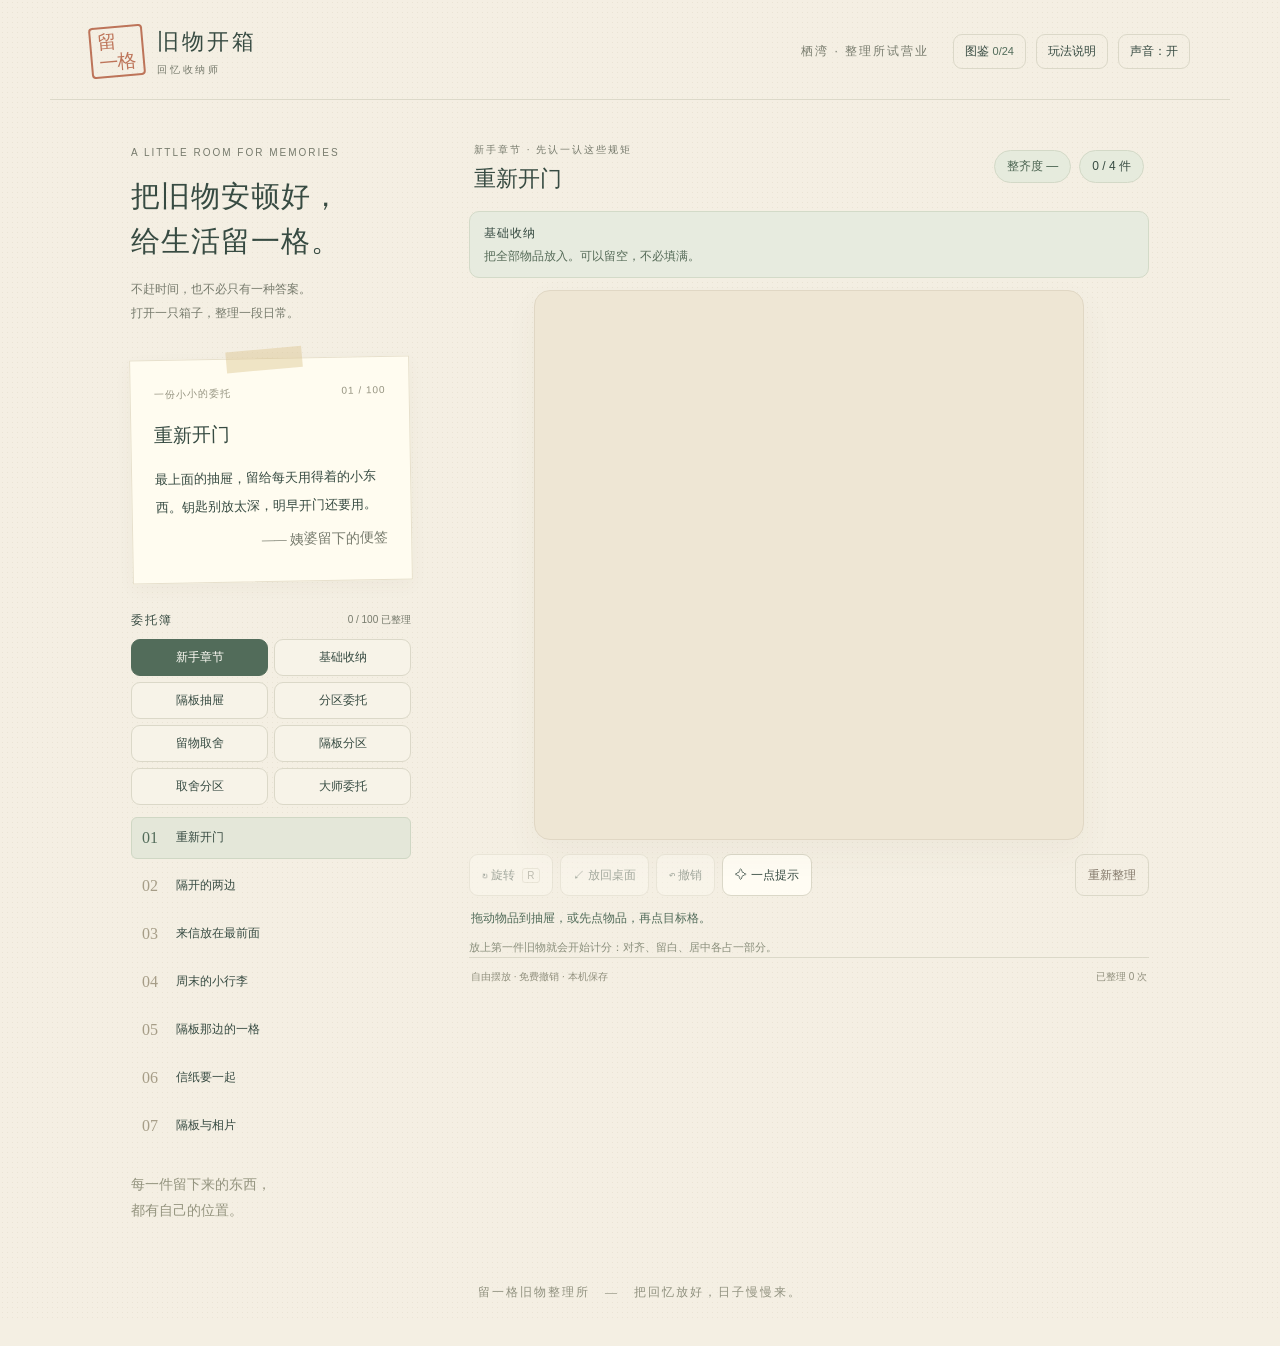
==== index.html @ 100fad23 "初始提交：留一格 · 旧物开箱（100 关） 纯静态 HTML5 Canvas 收纳解谜，零构建、零依赖，浏览器直接打开 index.html 即可玩。  玩法 - 100 份委托 = 新手章节（7 " ====
<!doctype html>
<html lang="zh-CN">
<head>
  <meta charset="utf-8">
  <meta name="viewport" content="width=device-width,initial-scale=1,viewport-fit=cover">
  <meta name="theme-color" content="#f3eddf">
  <meta name="description" content="留一格 · 旧物开箱：回忆收纳师。把旧物安顿好，给生活留一点位置。">
  <title>留一格 · 回忆收纳师</title>
  <link rel="stylesheet" href="style.css">
  <script defer src="core.js"></script>
  <script defer src="art.js"></script>
  <script defer src="music.js"></script>
  <script defer src="game.js"></script>
</head>
<body>
  <header class="masthead">
    <a class="brand" href="./index.html" aria-label="留一格首页"><span class="seal">留<br>一格</span><span><strong>旧物开箱</strong><small>回 忆 收 纳 师</small></span></a>
    <div class="header-right"><span class="edition">栖湾 · 整理所试营业</span><button id="codex" class="quiet">图鉴 <span id="codex-count">0/24</span></button><button id="help" class="quiet">玩法说明</button><button id="sound" class="quiet" aria-pressed="true">声音：开</button></div>
  </header>
  <main class="layout">
    <aside class="journal">
      <div class="eyebrow">A LITTLE ROOM FOR MEMORIES</div>
      <h1>把旧物安顿好，<br>给生活留一格。</h1>
      <p class="intro">不赶时间，也不必只有一种答案。<br>打开一只箱子，整理一段日常。</p>
      <section class="letter" aria-labelledby="letter-title">
        <span class="tape"></span><div class="letter-top"><span>一份小小的委托</span><span id="letter-no">01 / 100</span></div>
        <h2 id="letter-title"></h2><p id="letter-body"></p><p class="signature" id="letter-from"></p>
      </section>
      <section class="chapter"><div class="section-label"><h2>委托簿</h2><span id="completed-count">0 / 100 已整理</span></div><div id="mode-tabs" class="mode-tabs" aria-label="委托类型"></div><div id="levels" class="level-list"></div></section>
      <p class="journal-note">每一件留下来的东西，<br>都有自己的位置。</p>
    </aside>
    <section class="play-area" aria-label="收纳工作台">
      <div class="game-heading"><div><span class="eyebrow" id="chapter-name">新手章节 · 先认一认这些规矩</span><h2 id="game-title"></h2></div><span class="score-pill" id="score" aria-live="polite">整齐度 —</span><span class="progress-pill" id="progress" aria-live="polite">0 / 4 件</span></div>
      <div class="rule-card"><strong id="rule-title">基础收纳</strong><p id="rule-copy"></p><p id="zone-key"></p></div>
      <div class="canvas-wrap"><canvas id="game" width="640" height="640" tabindex="0" aria-label="收纳棋盘。点击或拖动物品，R旋转，方向键移动预览，Enter放下，Escape取消。也可使用下方按钮。">请使用支持 Canvas 的浏览器。</canvas></div>
      <p id="toast" class="toast" role="status" aria-live="polite" hidden></p>
      <div class="tools" aria-label="整理工具"><button id="rotate">↻ <span>旋转</span><kbd>R</kbd></button><button id="return">↙ <span>放回桌面</span></button><button id="undo">↶ <span>撤销</span></button><button id="hint">✧ <span>一点提示</span></button><button id="reset" class="reset">重新整理</button></div>
      <p id="status" class="status" role="status" aria-live="polite">从桌面挑一件旧物，放进抽屉吧。</p>
      <p id="score-line" class="score-line"></p>
      <div class="bottom-line"><span>自由摆放 · 免费撤销 · 本机保存</span><span id="move-count">已整理 0 次</span></div>
    </section>
  </main>
  <footer>留一格旧物整理所 <span>—</span> 把回忆放好，日子慢慢来。</footer>
  <dialog id="help-dialog"><button class="close" data-close="help-dialog" aria-label="关闭说明">×</button><span class="eyebrow">慢慢来，就放得下</span><h2>每份委托，都有一点不同</h2><ol><li>按住拖动，松手即放下；也可以先点物品，再点目标空格。R 或「旋转」转动90度。</li><li>绿色预览可以放下，红色表示违反本关规则。右键取回已放物品；手机用「放回桌面」，撤销可恢复。</li><li>基础收纳：全部放入即可，不必填满。</li><li>隔板抽屉：木色斜纹格不能放物品。</li><li>分区委托：带①／②标记的物品，须完整放进同名区域；其他物品自由放。</li><li>留物取舍：只需放够指定件数，但标记「必留」的物品不能漏。其余旧物留在桌面，不会丢失。</li><li>隔板分区：既有固定隔板，也有指定区域，两样都要顾到。</li><li>取舍分区：先挑要留的物品，留下的还要各归各的标记区。</li><li>大师委托：隔板、区域、取舍同时出现，是本店最费心思的一类。</li><li>委托人事先放好的旧物，会带一圈虚线和一枚小图钉。它们不能移动、不能旋转、也收不回桌面，但算进本单的件数里。</li><li>写着「不能转着放」的旧物只有一个方向：转过来就塞不进去，长条和带脚的尤其如此。</li><li>写着「恰好放满」的委托，一格都不能空。越往后的委托，箱子里翻出来的旧物也越多，最多一份要安顿十件。</li><li>最前面的七关是「新手章节」：七种规矩各留一关，先认全，再往正式委托走。</li><li>整齐度：每份委托都会给这次摆放打分——四边对不对齐、空位有没有连成块、有没有都挤在一侧。分数只作参考，不改判定；摆法不同分数就不同，可以反复摆。</li><li>回忆图鉴：有些旧物挨在一起会说话。把两件相关的旧物摆成相邻、并排、上下或各靠一边，就会各解锁一段，一共 24 段。右上角「图鉴」可随时查看。</li><li>第二个五十关是「第二辑」：抽屉就那么大，再多也塞不进第 11 件，所以它不再加量，而是把隔板、分区、取舍叠在一起，并按四季轮转换了新的委托人和新的事。</li></ol><p>委托簿按章节分组：先进新手章节认全规矩，再进各自的正式委托。100 份委托都可以直接选，也可以随时换章节。委托簿的序号是<strong>本章内部的顺序</strong>（本章 13 关就编 01–13），全书的进度看顶栏和信头。越靠后的委托物品越多、形状越别扭，可以随时回前面重摆。「一点提示」遵守当前规则，也保留你已放好的物品。所有提示和撤销免费，没有倒计时。背景音乐是浏览器现场合成的，没有音频文件，也不会自动在后台响；右上角「声音」随时可以关掉，选择会记住。</p><button class="primary" data-close="help-dialog">开始整理</button></dialog>
  <dialog id="complete-dialog"><button class="close" data-close="complete-dialog" aria-label="继续欣赏作品">×</button><span class="eyebrow">委托已完成 · THANK YOU</span><h2 id="complete-title">每一件，都安顿好了。</h2><div class="postmark">已整理<br><small>留一格</small></div><p id="reply"></p><p id="result-score" class="result-score"></p><div id="result-stats" class="result-stats"></div><p class="reward" id="reward"></p><figure id="artwork-preview" hidden><img id="artwork-img" alt="本次委托的收纳作品图"><figcaption>长按图片保存，或 <a id="artwork-download">下载 PNG</a></figcaption></figure><div class="dialog-actions"><button id="save-picture">生成作品图</button><button id="next" class="primary">下一份委托 →</button></div></dialog>
  <dialog id="codex-dialog"><button class="close" data-close="codex-dialog" aria-label="关闭图鉴">×</button><span class="eyebrow">有 些 旧 物 会 说 话</span><h2>回忆图鉴</h2><p id="codex-summary"></p><div id="codex-grid" class="codex-grid"></div><p class="codex-tip">相邻、并排、上下摞着、各靠一边——四种说法，都会解锁。同一段只记一次。</p><button class="primary" data-close="codex-dialog">继续整理</button></dialog>
  <dialog id="reset-dialog"><h2>重新整理这份委托？</h2><p>物品会回到桌面，已完成的收藏不会丢失。</p><div class="dialog-actions"><button data-close="reset-dialog">继续当前整理</button><button id="confirm-reset" class="primary">重新整理</button></div></dialog>
</body>
</html>
---- style.css ----
@charset "UTF-8";
:root{--paper:#f4efe3;--ink:#374b42;--muted:#777b6d;--green:#526c5a;--rust:#bd7459;--line:#dbd8c8;--white:#fffdf6;font-family:"Microsoft YaHei","PingFang SC",sans-serif;color:var(--ink);background:var(--paper);font-synthesis:none}
*{box-sizing:border-box}body{margin:0;background-image:radial-gradient(#a7977220 .65px,transparent .65px);background-size:5px 5px}button,a{-webkit-tap-highlight-color:transparent}button{font:inherit;color:var(--ink);cursor:pointer;border:1px solid var(--line);background:#fffcf3;border-radius:9px;padding:10px 14px;transition:background .16s,transform .16s}button:hover:not(:disabled){background:#e9eddf;transform:translateY(-1px)}button:focus-visible,a:focus-visible,canvas:focus-visible{outline:3px solid #bd7459;outline-offset:3px}button:disabled{opacity:.42;cursor:default}button.primary{background:var(--green);color:#fffdf6;border-color:var(--green)}button.primary:hover{background:#3e5948}h1,h2,p{margin-top:0}.masthead{max-width:1180px;margin:auto;padding:26px 40px 22px;display:flex;justify-content:space-between;align-items:center;border-bottom:1px solid var(--line)}.brand{display:flex;gap:13px;align-items:center;text-decoration:none;color:inherit}.seal{border:2px solid var(--rust);color:var(--rust);padding:3px 6px;font-family:serif;font-weight:bold;line-height:1.08;font-size:19px;border-radius:4px;transform:rotate(-5deg)}.brand strong{font:600 22px "Songti SC",SimSun,serif;letter-spacing:3px}.brand small{display:block;font-size:10px;margin-top:6px;color:var(--muted)}.header-right{display:flex;gap:10px;align-items:center}.edition{font-size:12px;letter-spacing:2px;margin-right:14px;color:var(--muted)}.quiet{background:transparent;padding:8px 11px;font-size:12px}.layout{max-width:1180px;margin:30px auto 0;padding:0 40px;display:grid;grid-template-columns:280px minmax(0,680px);gap:58px;justify-content:center}.journal{padding-top:17px}.eyebrow{font-size:10px;letter-spacing:2px;color:var(--muted);font-weight:500}.journal h1{font:500 29px/1.55 "Songti SC",SimSun,serif;margin:16px 0 13px;letter-spacing:1px}.intro{font-size:12px;line-height:2;color:var(--muted)}.letter{position:relative;margin:33px 0 30px;padding:27px 23px 20px;background:#fffcf0;box-shadow:0 6px 18px #6556340a;transform:rotate(-1deg);border:1px solid #e7e0cd}.tape{position:absolute;top:-10px;left:96px;width:76px;height:21px;background:#d8bd8466;transform:rotate(-4deg)}.letter-top{display:flex;justify-content:space-between;color:#969481;font-size:10px;letter-spacing:1px;margin-bottom:20px}.letter h2{font:500 19px "Songti SC",SimSun,serif;line-height:1.5}.letter p{font-size:13px;line-height:2.1;margin-bottom:12px}.letter .signature{text-align:right;color:var(--muted);font:italic 14px serif}.section-label{display:flex;align-items:center;justify-content:space-between;margin-bottom:10px}.section-label h2{font-size:12px;font-weight:500;letter-spacing:2px;margin:0}.section-label span{font-size:10px;color:var(--muted)}.level-list{display:grid;gap:6px}.level-button{display:flex;align-items:center;text-align:left;background:transparent;border-color:transparent;border-radius:6px;padding:11px 10px;font-size:12px;gap:12px}.level-button .number{font-family:Georgia,serif;font-size:16px;color:#a69d87;min-width:22px}.level-button .tick{margin-left:auto;color:var(--green)}.level-button[aria-current="true"]{background:#e4e7d9;border-color:#cfd7c4}.level-button[aria-current="true"] .number{color:var(--green)}.journal-note{margin-top:25px;color:#94947f;font:italic 14px/1.9 "Songti SC",SimSun,serif}.play-area{min-width:0}.game-heading{display:flex;justify-content:space-between;align-items:center;padding:9px 5px 17px}.game-heading h2{font:500 22px "Songti SC",SimSun,serif;margin:7px 0 0}.progress-pill{font-size:12px;white-space:nowrap;border:1px solid #d3d9c7;background:#e6ebdd;border-radius:30px;padding:7px 12px}.canvas-wrap{background:#eee6d4;border:1px solid #e0d7c4;border-radius:16px;overflow:hidden;box-shadow:0 13px 35px #6451390b}canvas{display:block;width:100%;height:auto;touch-action:none;user-select:none;-webkit-user-select:none;cursor:grab}.tools{display:flex;gap:7px;padding-top:14px;flex-wrap:wrap}.tools button{font-size:12px;padding:11px 12px;min-height:42px}.tools .reset{margin-left:auto;color:#84796b;background:transparent}kbd{font:10px sans-serif;margin-left:7px;border:1px solid var(--line);border-radius:3px;padding:1px 4px;color:var(--muted)}.status{min-height:22px;font-size:12px;color:var(--green);margin:12px 2px 8px;line-height:1.7}.bottom-line{display:flex;justify-content:space-between;gap:10px;font-size:10px;color:#91907e;border-top:1px solid var(--line);padding:12px 2px}footer{max-width:1100px;margin:25px auto;padding:20px;text-align:center;font:12px "Songti SC",SimSun,serif;color:#90917f;letter-spacing:2px}footer span{margin:0 10px}dialog{border:1px solid #d7d0bd;border-radius:14px;background:#fbf7eb;color:var(--ink);padding:35px;max-width:450px;width:calc(100% - 36px);box-shadow:0 20px 100px #26322833}dialog::backdrop{background:#283b325c;backdrop-filter:blur(4px)}dialog h2{font:500 26px/1.5 "Songti SC",SimSun,serif;margin:12px 0 18px}dialog p,dialog li{font-size:14px;line-height:1.9}dialog ol{padding-left:20px}dialog li{margin-bottom:8px}.close{position:absolute;right:10px;top:9px;border:none;background:transparent;font-size:23px;padding:2px 9px}.dialog-actions{display:flex;gap:10px;justify-content:flex-end;margin-top:24px;flex-wrap:wrap}.postmark{float:right;margin:0 0 12px 15px;color:#ae6a54;border:2px solid #ae6a54;border-radius:50%;width:76px;height:76px;display:flex;flex-direction:column;align-items:center;justify-content:center;transform:rotate(12deg);font-family:serif;letter-spacing:3px}.postmark small{font-size:11px;margin-top:5px}.result-stats{clear:both;font-size:12px;color:var(--muted);padding:13px 0;border-block:1px solid var(--line)}.reward{font-size:12px!important;color:var(--green);margin:14px 0 0}.reduced-motion *{transition:none!important}@media(prefers-reduced-motion:reduce){*{transition:none!important}}
@media(min-width:1300px){.layout{grid-template-columns:290px 620px;gap:70px}}
@media(min-width:651px){.canvas-wrap{max-width:min(100%,max(400px,calc(100dvh - 350px)));margin-inline:auto}}
.mode-tabs{display:grid;grid-template-columns:1fr 1fr;gap:6px;margin-bottom:12px}.mode-button{padding:9px 5px;font-size:12px;background:#f7f3e8}.mode-button[aria-pressed="true"]{background:#526c5a;color:#fffdf6;border-color:#526c5a}.level-button[hidden]{display:none}.rule-card{padding:11px 14px;margin:0 0 12px;background:#e7ebdf;border:1px solid #d3dac8;border-radius:10px}.rule-card strong{font-size:12px;letter-spacing:1px}.rule-card p{font-size:12px;line-height:1.7;margin:4px 0 0;color:#566b58}#zone-key:empty{display:none}#zone-key{color:#715e4c}.rule-card p:empty{display:none}
@media(max-width:650px){.mode-tabs{grid-template-columns:repeat(4,1fr);gap:4px;margin-bottom:7px}.mode-button{font-size:11px;padding:9px 3px;min-height:38px}.rule-card{padding:9px 11px;margin-bottom:8px}}
#artwork-preview{margin:18px 0 0}#artwork-preview img{display:block;width:100%;height:auto;border:1px solid var(--line);border-radius:8px}#artwork-preview figcaption{font-size:12px;margin-top:8px;color:var(--muted)}#artwork-download{color:var(--green);text-underline-offset:3px}
@media(max-width:900px){.layout{gap:25px;padding:0 22px;grid-template-columns:225px minmax(0,640px)}.masthead{padding-inline:24px}.journal h1{font-size:24px}.letter{padding:24px 17px}.edition{display:none}.tools button{padding:10px}.tools .reset{margin-left:0}kbd{display:none}}
@media(max-width:650px){.masthead{padding:15px 16px}.brand strong{font-size:19px}.brand small{font-size:9px}.seal{font-size:16px}.header-right{gap:6px}.quiet{font-size:11px;padding:8px}.layout{display:flex;flex-direction:column;margin-top:12px;padding:0 12px;gap:10px}.journal{padding:0}.journal>.eyebrow,.journal h1,.intro,.journal-note{display:none}.letter{margin:12px 4px 14px;padding:16px 18px;transform:none}.letter-top{margin-bottom:8px}.letter h2{font-size:17px;margin-bottom:5px}.letter p{font-size:12px;line-height:1.8;margin-bottom:4px}.letter .signature{font-size:12px}.tape{left:calc(50% - 35px);height:16px;top:-8px}.chapter{padding:0 4px}.section-label{display:none}.level-list{display:flex;gap:5px;flex-wrap:wrap}.level-button{padding:6px 8px;gap:4px;flex:1;justify-content:center;border-color:#dedcca;min-height:37px}.level-button .level-name{display:none}.level-button .number{font-size:15px;min-width:0}.level-button .tick{margin-left:2px}.game-heading{padding:9px 5px 12px}.game-heading h2{font-size:20px}.eyebrow{font-size:9px}.canvas-wrap{border-radius:11px}.tools{gap:5px;padding-top:10px}.tools button{padding:10px 8px;flex:1;white-space:nowrap;min-height:44px}.tools .reset{flex-basis:100%;padding:6px;min-height:32px;border:0}.status{margin-top:4px}.bottom-line{font-size:9px}.journal .letter{max-width:none}footer{font-size:10px;margin:5px auto;padding:13px;letter-spacing:1px}dialog{padding:28px 23px}}
.canvas-wrap{position:relative}
.score-pill{font-size:12px;white-space:nowrap;border:1px solid #d3d9c7;background:#e6ebdd;border-radius:30px;padding:7px 12px;margin-left:auto;margin-right:8px;color:#4a6350}
.score-pill.warm{background:#526c5a;color:#fffdf6;border-color:#526c5a}
.score-line{font-size:11px;color:#8a8f7c;margin:3px 0 0;line-height:1.7}
.result-score{font-size:15px;color:#4a6350;margin:15px 0 0;letter-spacing:1px}
#codex-count{font-size:11px;color:var(--green)}
.toast{margin:10px 0 0;padding:11px 15px;background:#fffdf6;border:1px solid #c9d2bd;border-left:3px solid var(--green);border-radius:10px;font-size:13px;line-height:1.65;color:#3f5a49}
.toast[hidden]{display:none}
.codex-grid{display:grid;grid-template-columns:repeat(2,minmax(0,1fr));gap:8px;margin:14px 0 0;max-height:50vh;overflow:auto}
.codex-card{border:1px solid var(--line);border-radius:10px;padding:10px 12px;background:#f7f3e8}
.codex-card.got{background:#e9efe2;border-color:#c9d4bd}
.codex-kind{font-size:10px;letter-spacing:1px;color:#8d917f;margin:0 0 4px}
.codex-card.got .codex-kind{color:var(--green)}
.codex-names{font-size:12px;font-weight:500;margin:0 0 4px;color:#4a5a4e}
.codex-text{font-size:12px;line-height:1.65;margin:0;color:#6c7364}
.codex-tip{font-size:11px;color:var(--muted);margin:14px 0 18px;line-height:1.7}
@media(max-width:650px){.codex-grid{grid-template-columns:1fr;max-height:44vh}.score-pill{padding:6px 10px;font-size:11px;margin-right:6px}.game-heading{flex-wrap:wrap;gap:6px}.toast{font-size:12px;padding:10px 12px}}
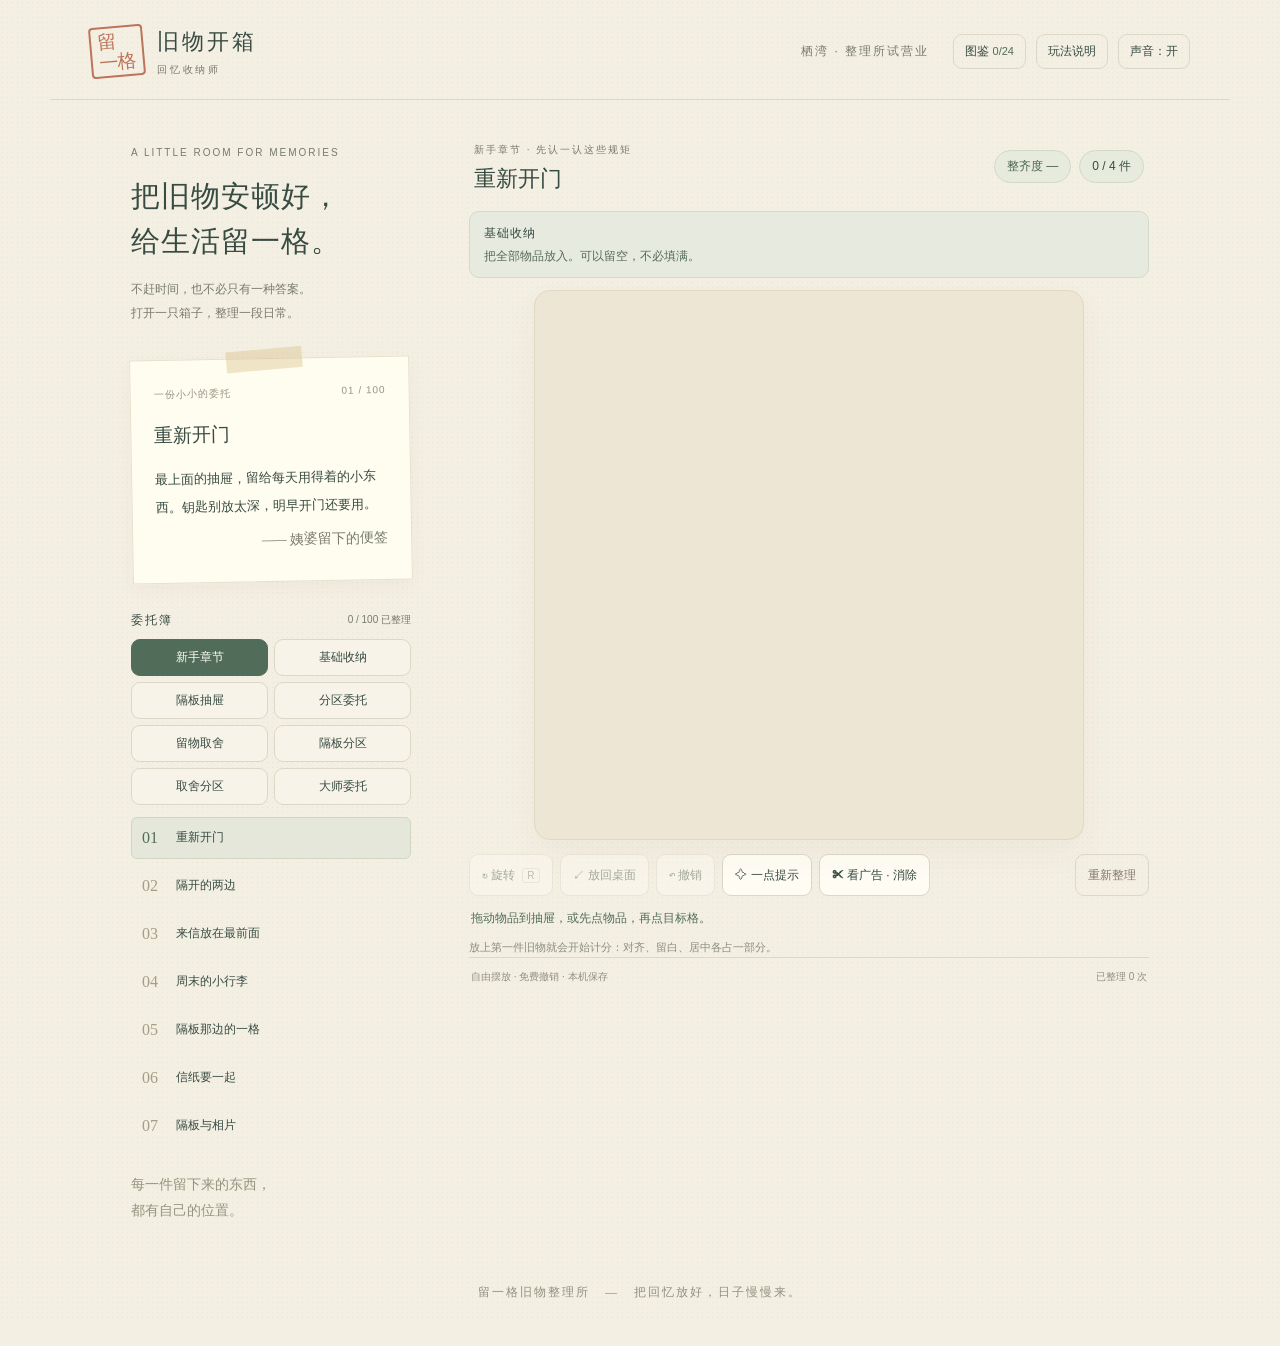
==== commit f8aa7e22: "v1.0.1更新关卡数量和难度。" ====
--- a/index.html
+++ b/index.html
@@ -10,6 +10,7 @@
   <script defer src="core.js"></script>
   <script defer src="art.js"></script>
   <script defer src="music.js"></script>
+  <script defer src="ads.js"></script>
   <script defer src="game.js"></script>
 </head>
 <body>
@@ -34,14 +35,14 @@
       <div class="rule-card"><strong id="rule-title">基础收纳</strong><p id="rule-copy"></p><p id="zone-key"></p></div>
       <div class="canvas-wrap"><canvas id="game" width="640" height="640" tabindex="0" aria-label="收纳棋盘。点击或拖动物品，R旋转，方向键移动预览，Enter放下，Escape取消。也可使用下方按钮。">请使用支持 Canvas 的浏览器。</canvas></div>
       <p id="toast" class="toast" role="status" aria-live="polite" hidden></p>
-      <div class="tools" aria-label="整理工具"><button id="rotate">↻ <span>旋转</span><kbd>R</kbd></button><button id="return">↙ <span>放回桌面</span></button><button id="undo">↶ <span>撤销</span></button><button id="hint">✧ <span>一点提示</span></button><button id="reset" class="reset">重新整理</button></div>
+      <div class="tools" aria-label="整理工具"><button id="rotate">↻ <span>旋转</span><kbd>R</kbd></button><button id="return">↙ <span>放回桌面</span></button><button id="undo">↶ <span>撤销</span></button><button id="hint">✧ <span>一点提示</span></button><button id="clear">✂ <span>消除一件</span></button><button id="reset" class="reset">重新整理</button></div>
       <p id="status" class="status" role="status" aria-live="polite">从桌面挑一件旧物，放进抽屉吧。</p>
       <p id="score-line" class="score-line"></p>
       <div class="bottom-line"><span>自由摆放 · 免费撤销 · 本机保存</span><span id="move-count">已整理 0 次</span></div>
     </section>
   </main>
   <footer>留一格旧物整理所 <span>—</span> 把回忆放好，日子慢慢来。</footer>
-  <dialog id="help-dialog"><button class="close" data-close="help-dialog" aria-label="关闭说明">×</button><span class="eyebrow">慢慢来，就放得下</span><h2>每份委托，都有一点不同</h2><ol><li>按住拖动，松手即放下；也可以先点物品，再点目标空格。R 或「旋转」转动90度。</li><li>绿色预览可以放下，红色表示违反本关规则。右键取回已放物品；手机用「放回桌面」，撤销可恢复。</li><li>基础收纳：全部放入即可，不必填满。</li><li>隔板抽屉：木色斜纹格不能放物品。</li><li>分区委托：带①／②标记的物品，须完整放进同名区域；其他物品自由放。</li><li>留物取舍：只需放够指定件数，但标记「必留」的物品不能漏。其余旧物留在桌面，不会丢失。</li><li>隔板分区：既有固定隔板，也有指定区域，两样都要顾到。</li><li>取舍分区：先挑要留的物品，留下的还要各归各的标记区。</li><li>大师委托：隔板、区域、取舍同时出现，是本店最费心思的一类。</li><li>委托人事先放好的旧物，会带一圈虚线和一枚小图钉。它们不能移动、不能旋转、也收不回桌面，但算进本单的件数里。</li><li>写着「不能转着放」的旧物只有一个方向：转过来就塞不进去，长条和带脚的尤其如此。</li><li>写着「恰好放满」的委托，一格都不能空。越往后的委托，箱子里翻出来的旧物也越多，最多一份要安顿十件。</li><li>最前面的七关是「新手章节」：七种规矩各留一关，先认全，再往正式委托走。</li><li>整齐度：每份委托都会给这次摆放打分——四边对不对齐、空位有没有连成块、有没有都挤在一侧。分数只作参考，不改判定；摆法不同分数就不同，可以反复摆。</li><li>回忆图鉴：有些旧物挨在一起会说话。把两件相关的旧物摆成相邻、并排、上下或各靠一边，就会各解锁一段，一共 24 段。右上角「图鉴」可随时查看。</li><li>第二个五十关是「第二辑」：抽屉就那么大，再多也塞不进第 11 件，所以它不再加量，而是把隔板、分区、取舍叠在一起，并按四季轮转换了新的委托人和新的事。</li></ol><p>委托簿按章节分组：先进新手章节认全规矩，再进各自的正式委托。100 份委托都可以直接选，也可以随时换章节。委托簿的序号是<strong>本章内部的顺序</strong>（本章 13 关就编 01–13），全书的进度看顶栏和信头。越靠后的委托物品越多、形状越别扭，可以随时回前面重摆。「一点提示」遵守当前规则，也保留你已放好的物品。所有提示和撤销免费，没有倒计时。背景音乐是浏览器现场合成的，没有音频文件，也不会自动在后台响；右上角「声音」随时可以关掉，选择会记住。</p><button class="primary" data-close="help-dialog">开始整理</button></dialog>
+  <dialog id="help-dialog"><button class="close" data-close="help-dialog" aria-label="关闭说明">×</button><span class="eyebrow">慢慢来，就放得下</span><h2>每份委托，都有一点不同</h2><ol><li>按住拖动，松手即放下；也可以先点物品，再点目标空格。R 或「旋转」转动90度。</li><li>绿色预览可以放下，红色表示违反本关规则。右键取回已放物品；手机用「放回桌面」，撤销可恢复。</li><li>基础收纳：全部放入即可，不必填满。这一章可以留空——越往后越紧，从「留物取舍」起，每份委托都要求把抽屉填到只剩一格以内。</li><li>隔板抽屉：木色斜纹格不能放物品。</li><li>分区委托：带①／②标记的物品，须完整放进同名区域；其他物品自由放。</li><li>留物取舍：只需放够指定件数，但标记「必留」的物品不能漏。其余旧物留在桌面，不会丢失。</li><li>隔板分区：既有固定隔板，也有指定区域，两样都要顾到。</li><li>取舍分区：先挑要留的物品，留下的还要各归各的标记区。</li><li>大师委托：隔板、区域、取舍同时出现，是本店最费心思的一类。</li><li>委托人事先放好的旧物，会带一圈虚线和一枚小图钉。它们不能移动、不能旋转、也收不回桌面，但算进本单的件数里。</li><li>写着「不能转着放」的旧物只有一个方向：转过来就塞不进去，长条和带脚的尤其如此。</li><li>写着「恰好放满」的委托，一格都不能空；写着「最多空一格」的，只允许剩下最后一格。越靠后的委托，箱子里翻出来的旧物越多，最多一份要安顿十八件，物品栏会缩成三行。</li><li>最前面的七关是「新手章节」：七种规矩各留一关，先认全，再往正式委托走。</li><li>整齐度：每份委托都会给这次摆放打分——四边对不对齐、空位有没有连成块、有没有都挤在一侧。分数只作参考，不改判定；摆法不同分数就不同，可以反复摆。</li><li>回忆图鉴：有些旧物挨在一起会说话。把两件相关的旧物摆成相邻、并排、上下或各靠一边，就会各解锁一段，一共 24 段。右上角「图鉴」可随时查看。</li><li>「一点提示」每份委托自带一次，用完之后看一段激励视频再给一次；「消除一件」可以把一件不必须、也没被委托人固定的旧物从这份委托里拿掉——它最占地方的时候，往往就是卡住你的那一件。每份委托最多消掉两件。</li><li>消掉一件之后，这一关就不必再安顿它，空格的要求也会跟着放宽同样的格数，所以不会因为消错而变成死局。必留的和委托人放好的都不能消。</li><li>从「留物取舍」这一章往后，抽屉不再靠「多塞一件」加难度，而是每一份都要算准：件数总和与抽屉格子对得上，摆完只剩 0~1 格。后面的委托会在隔板、分区、取舍之上，再叠这一层要求。</li></ol><p>委托簿按章节分组：先进新手章节认全规矩，再进各自的正式委托。100 份委托都可以直接选，也可以随时换章节。委托簿的序号是<strong>本章内部的顺序</strong>（本章 13 关就编 01–13），全书的进度看顶栏和信头。越靠后的委托物品越多、形状越别扭，可以随时回前面重摆。「一点提示」遵守当前规则，也保留你已放好的物品。撤销永远免费，没有倒计时；只有「超出每关一次之外的提示」和「消除」需要看完一段广告（网页版没有广告位时会直接给你，不影响试玩）。背景音乐是浏览器现场合成的，没有音频文件，也不会自动在后台响；右上角「声音」随时可以关掉，选择会记住。</p><button class="primary" data-close="help-dialog">开始整理</button></dialog>
   <dialog id="complete-dialog"><button class="close" data-close="complete-dialog" aria-label="继续欣赏作品">×</button><span class="eyebrow">委托已完成 · THANK YOU</span><h2 id="complete-title">每一件，都安顿好了。</h2><div class="postmark">已整理<br><small>留一格</small></div><p id="reply"></p><p id="result-score" class="result-score"></p><div id="result-stats" class="result-stats"></div><p class="reward" id="reward"></p><figure id="artwork-preview" hidden><img id="artwork-img" alt="本次委托的收纳作品图"><figcaption>长按图片保存，或 <a id="artwork-download">下载 PNG</a></figcaption></figure><div class="dialog-actions"><button id="save-picture">生成作品图</button><button id="next" class="primary">下一份委托 →</button></div></dialog>
   <dialog id="codex-dialog"><button class="close" data-close="codex-dialog" aria-label="关闭图鉴">×</button><span class="eyebrow">有 些 旧 物 会 说 话</span><h2>回忆图鉴</h2><p id="codex-summary"></p><div id="codex-grid" class="codex-grid"></div><p class="codex-tip">相邻、并排、上下摞着、各靠一边——四种说法，都会解锁。同一段只记一次。</p><button class="primary" data-close="codex-dialog">继续整理</button></dialog>
   <dialog id="reset-dialog"><h2>重新整理这份委托？</h2><p>物品会回到桌面，已完成的收藏不会丢失。</p><div class="dialog-actions"><button data-close="reset-dialog">继续当前整理</button><button id="confirm-reset" class="primary">重新整理</button></div></dialog>
--- a/style.css
+++ b/style.css
@@ -25,3 +25,15 @@
 .codex-text{font-size:12px;line-height:1.65;margin:0;color:#6c7364}
 .codex-tip{font-size:11px;color:var(--muted);margin:14px 0 18px;line-height:1.7}
 @media(max-width:650px){.codex-grid{grid-template-columns:1fr;max-height:44vh}.score-pill{padding:6px 10px;font-size:11px;margin-right:6px}.game-heading{flex-wrap:wrap;gap:6px}.toast{font-size:12px;padding:10px 12px}}
+
+/* ---- 内嵌 WebView 适配 ----
+   上线包会在容器自己的内嵌浏览器里跑（不是独立标签页）。那里的默认手势会跟拖拽打架：
+   下拉刷新会重载页面，双击会缩放，长按会选中文字或弹出「存储图片」。
+   这几条在桌面浏览器上是空操作，不影响原有行为。
+   另外用 body 的 padding 让内容避开刘海和底部横条（env 在桌面解析为 0）。 */
+html{overscroll-behavior:none}
+body{overscroll-behavior:none;-webkit-user-select:none;user-select:none;-webkit-touch-callout:none;-webkit-text-size-adjust:100%;padding:env(safe-area-inset-top) env(safe-area-inset-right) env(safe-area-inset-bottom) env(safe-area-inset-left)}
+/* 棋盘上必须允许任意方向的拖动，否则 pointermove 会被浏览器截走去滚页面 */
+canvas{touch-action:none}
+/* 按钮只关掉双击缩放和 300ms 延迟，双指缩放仍可用：小字号的正文还要能放大 */
+button,a{touch-action:manipulation}
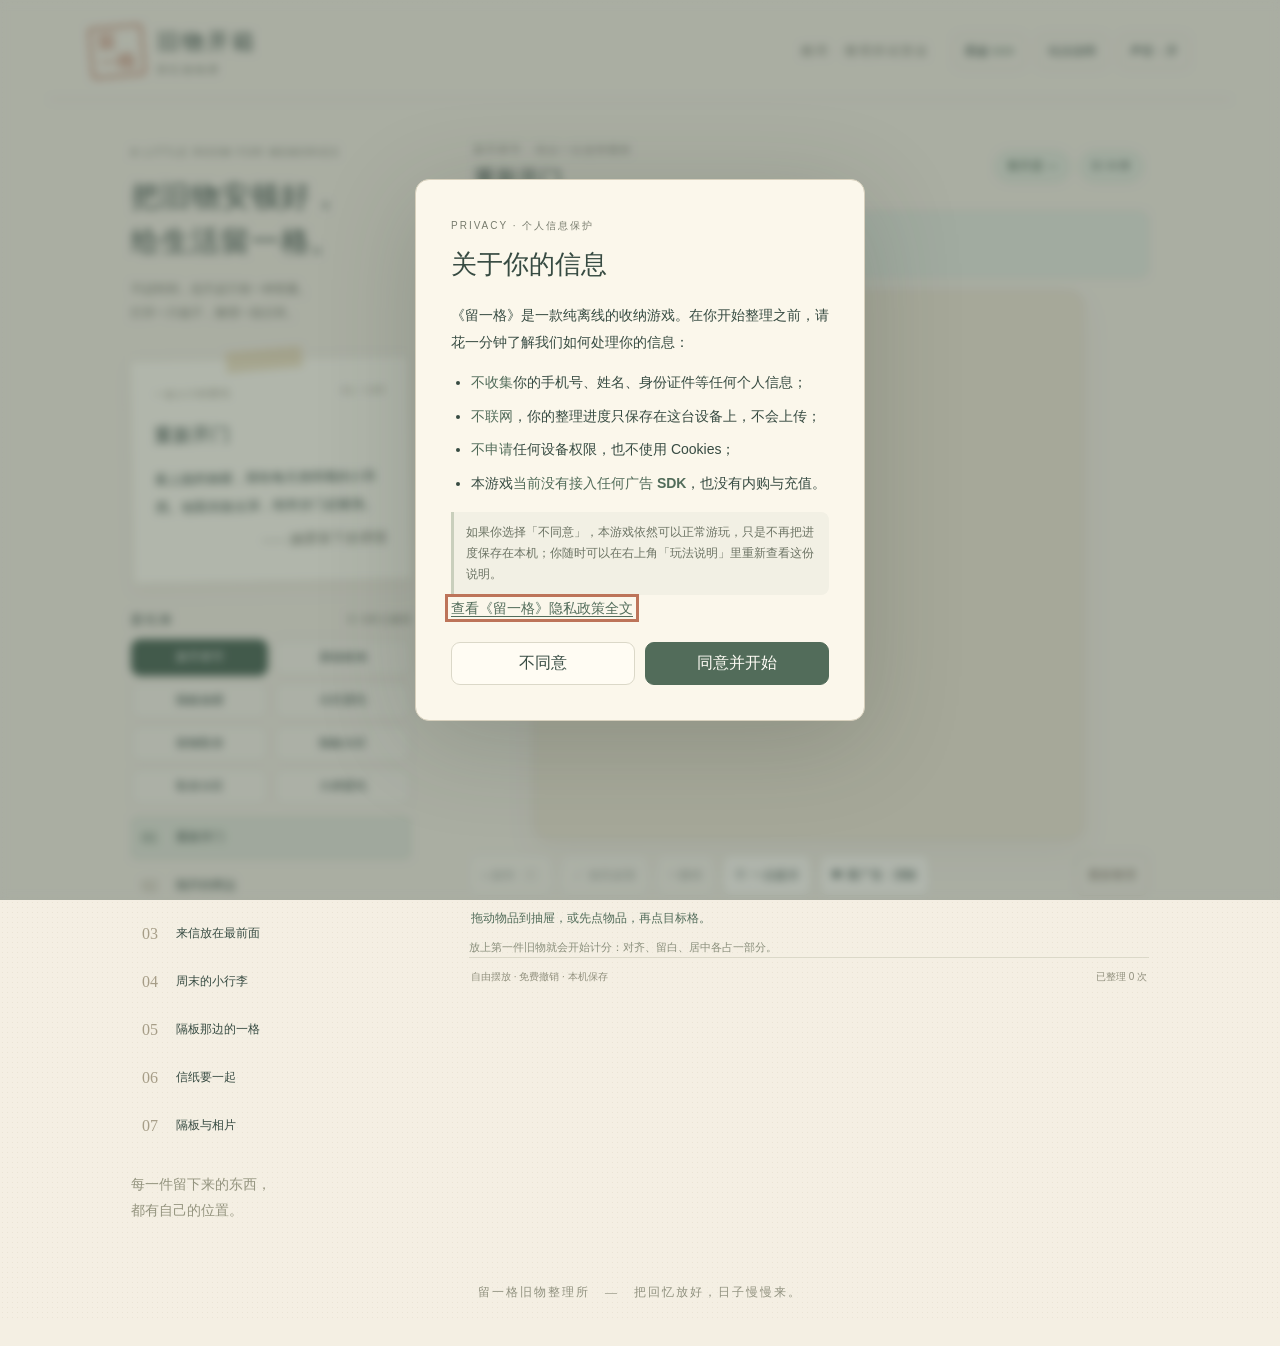
==== commit 090980dc: "v1.0.1 补上隐私政策：政策正文 + 游戏内同意弹窗 TapTap 审核要求「填写的隐私政策内容必须与 App 内的隐私政策协议内容一致 且真实有效」，所以两边一起做，并用测试钉住口径一致。  政" ====
--- a/index.html
+++ b/index.html
@@ -42,9 +42,30 @@
     </section>
   </main>
   <footer>留一格旧物整理所 <span>—</span> 把回忆放好，日子慢慢来。</footer>
-  <dialog id="help-dialog"><button class="close" data-close="help-dialog" aria-label="关闭说明">×</button><span class="eyebrow">慢慢来，就放得下</span><h2>每份委托，都有一点不同</h2><ol><li>按住拖动，松手即放下；也可以先点物品，再点目标空格。R 或「旋转」转动90度。</li><li>绿色预览可以放下，红色表示违反本关规则。右键取回已放物品；手机用「放回桌面」，撤销可恢复。</li><li>基础收纳：全部放入即可，不必填满。这一章可以留空——越往后越紧，从「留物取舍」起，每份委托都要求把抽屉填到只剩一格以内。</li><li>隔板抽屉：木色斜纹格不能放物品。</li><li>分区委托：带①／②标记的物品，须完整放进同名区域；其他物品自由放。</li><li>留物取舍：只需放够指定件数，但标记「必留」的物品不能漏。其余旧物留在桌面，不会丢失。</li><li>隔板分区：既有固定隔板，也有指定区域，两样都要顾到。</li><li>取舍分区：先挑要留的物品，留下的还要各归各的标记区。</li><li>大师委托：隔板、区域、取舍同时出现，是本店最费心思的一类。</li><li>委托人事先放好的旧物，会带一圈虚线和一枚小图钉。它们不能移动、不能旋转、也收不回桌面，但算进本单的件数里。</li><li>写着「不能转着放」的旧物只有一个方向：转过来就塞不进去，长条和带脚的尤其如此。</li><li>写着「恰好放满」的委托，一格都不能空；写着「最多空一格」的，只允许剩下最后一格。越靠后的委托，箱子里翻出来的旧物越多，最多一份要安顿十八件，物品栏会缩成三行。</li><li>最前面的七关是「新手章节」：七种规矩各留一关，先认全，再往正式委托走。</li><li>整齐度：每份委托都会给这次摆放打分——四边对不对齐、空位有没有连成块、有没有都挤在一侧。分数只作参考，不改判定；摆法不同分数就不同，可以反复摆。</li><li>回忆图鉴：有些旧物挨在一起会说话。把两件相关的旧物摆成相邻、并排、上下或各靠一边，就会各解锁一段，一共 24 段。右上角「图鉴」可随时查看。</li><li>「一点提示」每份委托自带一次，用完之后看一段激励视频再给一次；「消除一件」可以把一件不必须、也没被委托人固定的旧物从这份委托里拿掉——它最占地方的时候，往往就是卡住你的那一件。每份委托最多消掉两件。</li><li>消掉一件之后，这一关就不必再安顿它，空格的要求也会跟着放宽同样的格数，所以不会因为消错而变成死局。必留的和委托人放好的都不能消。</li><li>从「留物取舍」这一章往后，抽屉不再靠「多塞一件」加难度，而是每一份都要算准：件数总和与抽屉格子对得上，摆完只剩 0~1 格。后面的委托会在隔板、分区、取舍之上，再叠这一层要求。</li></ol><p>委托簿按章节分组：先进新手章节认全规矩，再进各自的正式委托。100 份委托都可以直接选，也可以随时换章节。委托簿的序号是<strong>本章内部的顺序</strong>（本章 13 关就编 01–13），全书的进度看顶栏和信头。越靠后的委托物品越多、形状越别扭，可以随时回前面重摆。「一点提示」遵守当前规则，也保留你已放好的物品。撤销永远免费，没有倒计时；只有「超出每关一次之外的提示」和「消除」需要看完一段广告（网页版没有广告位时会直接给你，不影响试玩）。背景音乐是浏览器现场合成的，没有音频文件，也不会自动在后台响；右上角「声音」随时可以关掉，选择会记住。</p><button class="primary" data-close="help-dialog">开始整理</button></dialog>
+  <dialog id="help-dialog"><button class="close" data-close="help-dialog" aria-label="关闭说明">×</button><span class="eyebrow">慢慢来，就放得下</span><h2>每份委托，都有一点不同</h2><ol><li>按住拖动，松手即放下；也可以先点物品，再点目标空格。R 或「旋转」转动90度。</li><li>绿色预览可以放下，红色表示违反本关规则。右键取回已放物品；手机用「放回桌面」，撤销可恢复。</li><li>基础收纳：全部放入即可，不必填满。这一章可以留空——越往后越紧，从「留物取舍」起，每份委托都要求把抽屉填到只剩一格以内。</li><li>隔板抽屉：木色斜纹格不能放物品。</li><li>分区委托：带①／②标记的物品，须完整放进同名区域；其他物品自由放。</li><li>留物取舍：只需放够指定件数，但标记「必留」的物品不能漏。其余旧物留在桌面，不会丢失。</li><li>隔板分区：既有固定隔板，也有指定区域，两样都要顾到。</li><li>取舍分区：先挑要留的物品，留下的还要各归各的标记区。</li><li>大师委托：隔板、区域、取舍同时出现，是本店最费心思的一类。</li><li>委托人事先放好的旧物，会带一圈虚线和一枚小图钉。它们不能移动、不能旋转、也收不回桌面，但算进本单的件数里。</li><li>写着「不能转着放」的旧物只有一个方向：转过来就塞不进去，长条和带脚的尤其如此。</li><li>写着「恰好放满」的委托，一格都不能空；写着「最多空一格」的，只允许剩下最后一格。越靠后的委托，箱子里翻出来的旧物越多，最多一份要安顿十八件，物品栏会缩成三行。</li><li>最前面的七关是「新手章节」：七种规矩各留一关，先认全，再往正式委托走。</li><li>整齐度：每份委托都会给这次摆放打分——四边对不对齐、空位有没有连成块、有没有都挤在一侧。分数只作参考，不改判定；摆法不同分数就不同，可以反复摆。</li><li>回忆图鉴：有些旧物挨在一起会说话。把两件相关的旧物摆成相邻、并排、上下或各靠一边，就会各解锁一段，一共 24 段。右上角「图鉴」可随时查看。</li><li>「一点提示」每份委托自带一次，用完之后看一段激励视频再给一次；「消除一件」可以把一件不必须、也没被委托人固定的旧物从这份委托里拿掉——它最占地方的时候，往往就是卡住你的那一件。每份委托最多消掉两件。</li><li>消掉一件之后，这一关就不必再安顿它，空格的要求也会跟着放宽同样的格数，所以不会因为消错而变成死局。必留的和委托人放好的都不能消。</li><li>从「留物取舍」这一章往后，抽屉不再靠「多塞一件」加难度，而是每一份都要算准：件数总和与抽屉格子对得上，摆完只剩 0~1 格。后面的委托会在隔板、分区、取舍之上，再叠这一层要求。</li></ol><p>委托簿按章节分组：先进新手章节认全规矩，再进各自的正式委托。100 份委托都可以直接选，也可以随时换章节。委托簿的序号是<strong>本章内部的顺序</strong>（本章 13 关就编 01–13），全书的进度看顶栏和信头。越靠后的委托物品越多、形状越别扭，可以随时回前面重摆。「一点提示」遵守当前规则，也保留你已放好的物品。撤销永远免费，没有倒计时；只有「超出每关一次之外的提示」和「消除」需要看完一段广告（网页版没有广告位时会直接给你，不影响试玩）。背景音乐是浏览器现场合成的，没有音频文件，也不会自动在后台响；右上角「声音」随时可以关掉，选择会记住。</p><p class="privacy-entry">《留一格》不收集你的任何个人信息，不联网，也不申请任何设备权限。<a id="privacy-open" href="#">查看隐私政策说明</a>，或阅读<a id="privacy-full" href="./docs/privacy.html" target="_blank" rel="noopener">隐私政策全文</a>。</p><button class="primary" data-close="help-dialog">开始整理</button></dialog>
   <dialog id="complete-dialog"><button class="close" data-close="complete-dialog" aria-label="继续欣赏作品">×</button><span class="eyebrow">委托已完成 · THANK YOU</span><h2 id="complete-title">每一件，都安顿好了。</h2><div class="postmark">已整理<br><small>留一格</small></div><p id="reply"></p><p id="result-score" class="result-score"></p><div id="result-stats" class="result-stats"></div><p class="reward" id="reward"></p><figure id="artwork-preview" hidden><img id="artwork-img" alt="本次委托的收纳作品图"><figcaption>长按图片保存，或 <a id="artwork-download">下载 PNG</a></figcaption></figure><div class="dialog-actions"><button id="save-picture">生成作品图</button><button id="next" class="primary">下一份委托 →</button></div></dialog>
   <dialog id="codex-dialog"><button class="close" data-close="codex-dialog" aria-label="关闭图鉴">×</button><span class="eyebrow">有 些 旧 物 会 说 话</span><h2>回忆图鉴</h2><p id="codex-summary"></p><div id="codex-grid" class="codex-grid"></div><p class="codex-tip">相邻、并排、上下摞着、各靠一边——四种说法，都会解锁。同一段只记一次。</p><button class="primary" data-close="codex-dialog">继续整理</button></dialog>
   <dialog id="reset-dialog"><h2>重新整理这份委托？</h2><p>物品会回到桌面，已完成的收藏不会丢失。</p><div class="dialog-actions"><button data-close="reset-dialog">继续当前整理</button><button id="confirm-reset" class="primary">重新整理</button></div></dialog>
+  <!-- 首次启动的隐私政策弹窗。
+       按 TapTap 审核要求做：必须有明确的「同意」和「拒绝」两个按钮（不能用「好的，我知道了」），
+       不得默认勾选，拒绝按钮要真的可用、不能点了没有出口。
+       政策全文的地址写在下面的链接里；游戏内这份摘要必须与政策正文意思一致。 -->
+  <dialog id="privacy-dialog">
+    <span class="eyebrow">PRIVACY · 个人信息保护</span>
+    <h2>关于你的信息</h2>
+    <p>《留一格》是一款纯离线的收纳游戏。在你开始整理之前，请花一分钟了解我们如何处理你的信息：</p>
+    <ul class="privacy-points">
+      <li><strong>不收集</strong>你的手机号、姓名、身份证件等任何个人信息；</li>
+      <li><strong>不联网</strong>，你的整理进度只保存在这台设备上，不会上传；</li>
+      <li><strong>不申请</strong>任何设备权限，也不使用 Cookies；</li>
+      <li>本游戏<strong>当前没有接入任何广告 SDK</strong>，也没有内购与充值。</li>
+    </ul>
+    <p class="privacy-note">如果你选择「不同意」，本游戏依然可以正常游玩，只是不再把进度保存在本机；你随时可以在右上角「玩法说明」里重新查看这份说明。</p>
+    <p><a id="privacy-link" href="./docs/privacy.html" target="_blank" rel="noopener">查看《留一格》隐私政策全文</a></p>
+    <div class="dialog-actions">
+      <button id="privacy-decline">不同意</button>
+      <button id="privacy-accept" class="primary">同意并开始</button>
+    </div>
+  </dialog>
 </body>
 </html>
--- a/style.css
+++ b/style.css
@@ -37,3 +37,21 @@
 canvas{touch-action:none}
 /* 按钮只关掉双击缩放和 300ms 延迟，双指缩放仍可用：小字号的正文还要能放大 */
 button,a{touch-action:manipulation}
+
+/* ---- 首次启动的隐私政策弹窗 ----
+   审核口径里有两条直接影响这里的写法：
+   1. 「同意」和「拒绝」必须是两个并列、都看得见的按钮，不能用「好的，我知道了」这种含糊说法——
+      所以 .dialog-actions 里放两个等宽按钮，拒绝不是次要的纯文字链接。
+   2. 隐私说明本身要能读完再决定，所以正文用列表分段，不塞成一整段。 */
+.privacy-points{margin:14px 0 0;padding-left:20px;font-size:13px;line-height:1.85}
+.privacy-points li{margin-bottom:7px}
+.privacy-points strong{color:var(--green)}
+.privacy-note{font-size:12px;line-height:1.75;color:#6c7364;margin:16px 0 0;padding:10px 12px;background:#f2f0e4;border-left:3px solid #c9cfbc;border-radius:0 8px 8px 0}
+#privacy-dialog a{color:var(--green);text-underline-offset:3px}
+#privacy-dialog .dialog-actions{margin-top:20px}
+#privacy-dialog .dialog-actions button{flex:1}
+/* 「玩法说明」里的常驻入口：玩家随时能回头再看一遍政策 */
+.privacy-entry{font-size:11px;line-height:1.8;color:#7c8271;margin:14px 0 4px;padding-top:12px;border-top:1px dashed var(--line)}
+.privacy-entry a{color:var(--green);text-underline-offset:3px}
+@media(max-width:650px){.privacy-points{font-size:12px;padding-left:17px}#privacy-dialog .dialog-actions{flex-direction:column}}
+
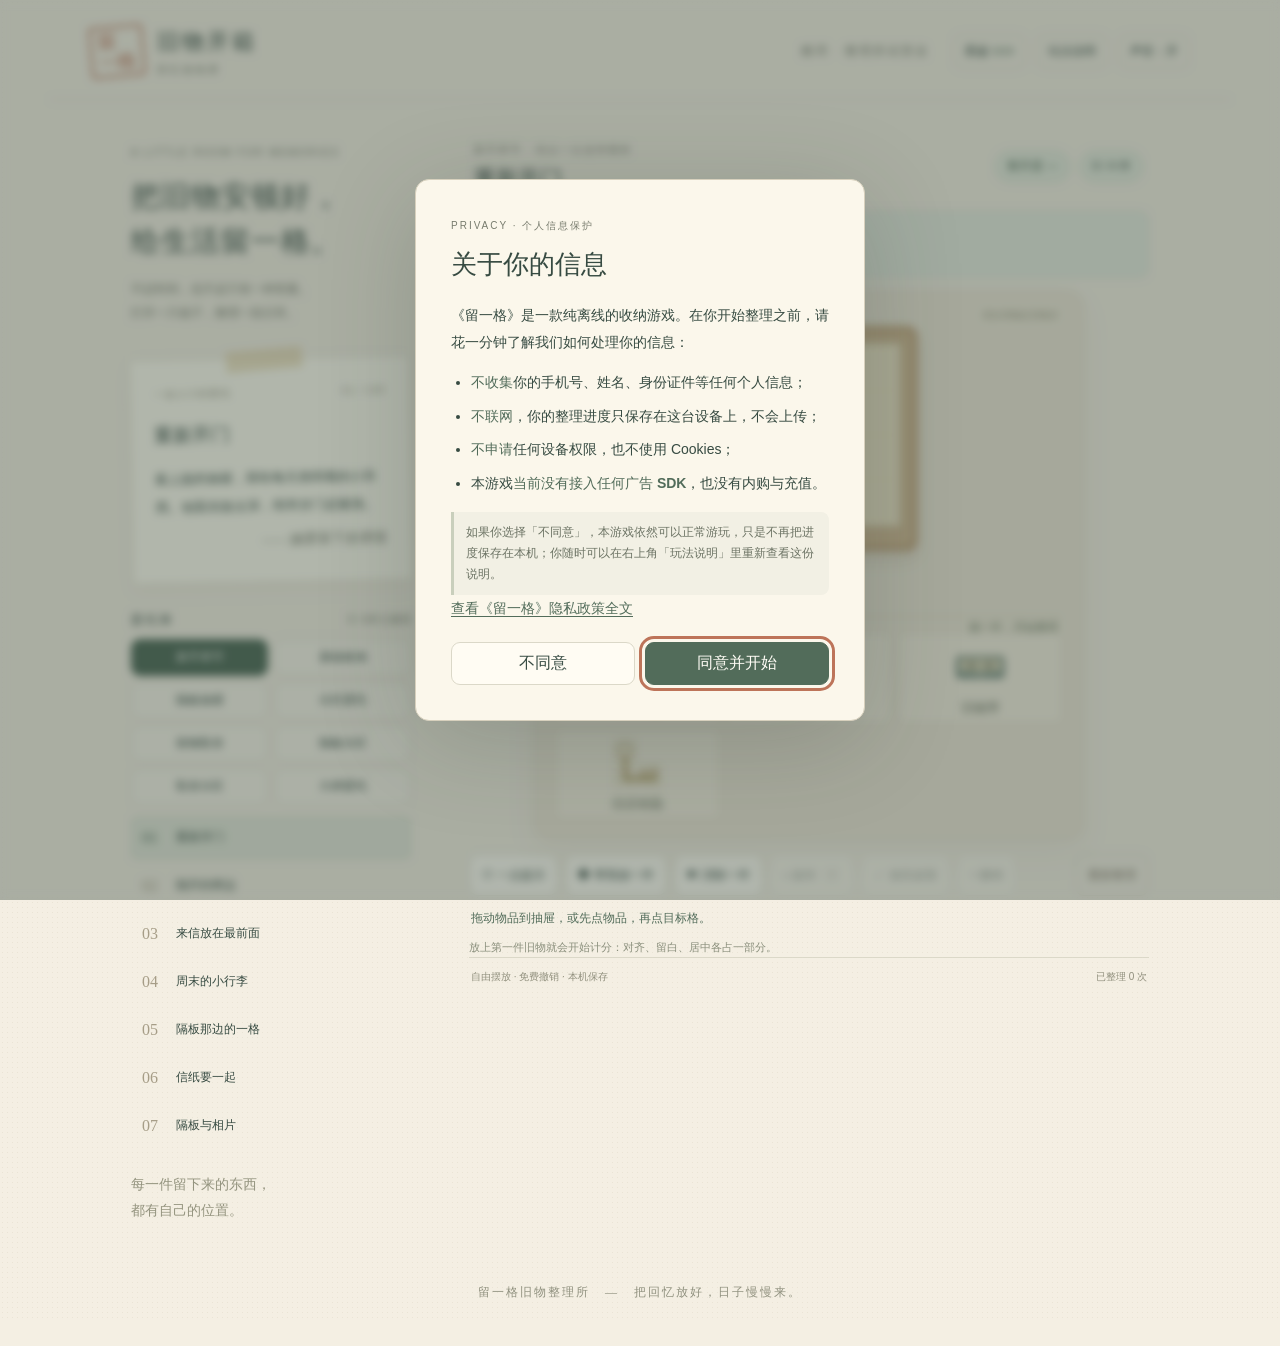
==== commit 0ffba461: "更新关卡和难度 手机版式重构，关卡盘面与物品栏在窄屏上整体变大：  - game.js 新增 computeLayout(cssW, level)：宽屏逐字保留原设计稿，手机换窄逻辑画布，   棋盘格" ====
--- a/index.html
+++ b/index.html
@@ -35,14 +35,28 @@
       <div class="rule-card"><strong id="rule-title">基础收纳</strong><p id="rule-copy"></p><p id="zone-key"></p></div>
       <div class="canvas-wrap"><canvas id="game" width="640" height="640" tabindex="0" aria-label="收纳棋盘。点击或拖动物品，R旋转，方向键移动预览，Enter放下，Escape取消。也可使用下方按钮。">请使用支持 Canvas 的浏览器。</canvas></div>
       <p id="toast" class="toast" role="status" aria-live="polite" hidden></p>
-      <div class="tools" aria-label="整理工具"><button id="rotate">↻ <span>旋转</span><kbd>R</kbd></button><button id="return">↙ <span>放回桌面</span></button><button id="undo">↶ <span>撤销</span></button><button id="hint">✧ <span>一点提示</span></button><button id="clear">✂ <span>消除一件</span></button><button id="reset" class="reset">重新整理</button></div>
+      <div class="tools" aria-label="整理工具">
+        <!-- 分两排：上面三个是看广告换来、每关有限额的「救援」，要点得准、看得清；
+             下面四个是随时免费用到的基础操作。宽屏下两排会摊平成原来的单排。 -->
+        <div class="tools-row tools-rescue" role="group" aria-label="需要看完广告的帮忙">
+          <button id="hint">✧ <span>一点提示</span></button>
+          <button id="auto">✚ <span>帮我放一件</span></button>
+          <button id="clear">✂ <span>消除一件</span></button>
+        </div>
+        <div class="tools-row tools-basic" role="group" aria-label="基础整理操作">
+          <button id="rotate">↻ <span>旋转</span><kbd>R</kbd></button>
+          <button id="return">↙ <span>放回桌面</span></button>
+          <button id="undo">↶ <span>撤销</span></button>
+          <button id="reset" class="reset">重新整理</button>
+        </div>
+      </div>
       <p id="status" class="status" role="status" aria-live="polite">从桌面挑一件旧物，放进抽屉吧。</p>
       <p id="score-line" class="score-line"></p>
       <div class="bottom-line"><span>自由摆放 · 免费撤销 · 本机保存</span><span id="move-count">已整理 0 次</span></div>
     </section>
   </main>
   <footer>留一格旧物整理所 <span>—</span> 把回忆放好，日子慢慢来。</footer>
-  <dialog id="help-dialog"><button class="close" data-close="help-dialog" aria-label="关闭说明">×</button><span class="eyebrow">慢慢来，就放得下</span><h2>每份委托，都有一点不同</h2><ol><li>按住拖动，松手即放下；也可以先点物品，再点目标空格。R 或「旋转」转动90度。</li><li>绿色预览可以放下，红色表示违反本关规则。右键取回已放物品；手机用「放回桌面」，撤销可恢复。</li><li>基础收纳：全部放入即可，不必填满。这一章可以留空——越往后越紧，从「留物取舍」起，每份委托都要求把抽屉填到只剩一格以内。</li><li>隔板抽屉：木色斜纹格不能放物品。</li><li>分区委托：带①／②标记的物品，须完整放进同名区域；其他物品自由放。</li><li>留物取舍：只需放够指定件数，但标记「必留」的物品不能漏。其余旧物留在桌面，不会丢失。</li><li>隔板分区：既有固定隔板，也有指定区域，两样都要顾到。</li><li>取舍分区：先挑要留的物品，留下的还要各归各的标记区。</li><li>大师委托：隔板、区域、取舍同时出现，是本店最费心思的一类。</li><li>委托人事先放好的旧物，会带一圈虚线和一枚小图钉。它们不能移动、不能旋转、也收不回桌面，但算进本单的件数里。</li><li>写着「不能转着放」的旧物只有一个方向：转过来就塞不进去，长条和带脚的尤其如此。</li><li>写着「恰好放满」的委托，一格都不能空；写着「最多空一格」的，只允许剩下最后一格。越靠后的委托，箱子里翻出来的旧物越多，最多一份要安顿十八件，物品栏会缩成三行。</li><li>最前面的七关是「新手章节」：七种规矩各留一关，先认全，再往正式委托走。</li><li>整齐度：每份委托都会给这次摆放打分——四边对不对齐、空位有没有连成块、有没有都挤在一侧。分数只作参考，不改判定；摆法不同分数就不同，可以反复摆。</li><li>回忆图鉴：有些旧物挨在一起会说话。把两件相关的旧物摆成相邻、并排、上下或各靠一边，就会各解锁一段，一共 24 段。右上角「图鉴」可随时查看。</li><li>「一点提示」每份委托自带一次，用完之后看一段激励视频再给一次；「消除一件」可以把一件不必须、也没被委托人固定的旧物从这份委托里拿掉——它最占地方的时候，往往就是卡住你的那一件。每份委托最多消掉两件。</li><li>消掉一件之后，这一关就不必再安顿它，空格的要求也会跟着放宽同样的格数，所以不会因为消错而变成死局。必留的和委托人放好的都不能消。</li><li>从「留物取舍」这一章往后，抽屉不再靠「多塞一件」加难度，而是每一份都要算准：件数总和与抽屉格子对得上，摆完只剩 0~1 格。后面的委托会在隔板、分区、取舍之上，再叠这一层要求。</li></ol><p>委托簿按章节分组：先进新手章节认全规矩，再进各自的正式委托。100 份委托都可以直接选，也可以随时换章节。委托簿的序号是<strong>本章内部的顺序</strong>（本章 13 关就编 01–13），全书的进度看顶栏和信头。越靠后的委托物品越多、形状越别扭，可以随时回前面重摆。「一点提示」遵守当前规则，也保留你已放好的物品。撤销永远免费，没有倒计时；只有「超出每关一次之外的提示」和「消除」需要看完一段广告（网页版没有广告位时会直接给你，不影响试玩）。背景音乐是浏览器现场合成的，没有音频文件，也不会自动在后台响；右上角「声音」随时可以关掉，选择会记住。</p><p class="privacy-entry">《留一格》不收集你的任何个人信息，不联网，也不申请任何设备权限。<a id="privacy-open" href="#">查看隐私政策说明</a>，或阅读<a id="privacy-full" href="./docs/privacy.html" target="_blank" rel="noopener">隐私政策全文</a>。</p><button class="primary" data-close="help-dialog">开始整理</button></dialog>
+  <dialog id="help-dialog"><button class="close" data-close="help-dialog" aria-label="关闭说明">×</button><span class="eyebrow">慢慢来，就放得下</span><h2>每份委托，都有一点不同</h2><ol><li>按住拖动，松手即放下；也可以先点物品，再点目标空格。R 或「旋转」转动90度。</li><li>绿色预览可以放下，红色表示违反本关规则。右键取回已放物品；手机用「放回桌面」，撤销可恢复。</li><li>基础收纳：全部放入即可，不必填满。这一章可以留空——越往后越紧，从「留物取舍」起，每份委托都要求把抽屉填到只剩一格以内。</li><li>隔板抽屉：木色斜纹格不能放物品。</li><li>分区委托：带①／②标记的物品，须完整放进同名区域；其他物品自由放。</li><li>留物取舍：只需放够指定件数，但标记「必留」的物品不能漏。其余旧物留在桌面，不会丢失。</li><li>隔板分区：既有固定隔板，也有指定区域，两样都要顾到。</li><li>取舍分区：先挑要留的物品，留下的还要各归各的标记区。</li><li>大师委托：隔板、区域、取舍同时出现，是本店最费心思的一类。</li><li>委托人事先放好的旧物，会带一圈虚线和一枚小图钉。它们不能移动、不能旋转、也收不回桌面，但算进本单的件数里。</li><li>写着「不能转着放」的旧物只有一个方向：转过来就塞不进去，长条和带脚的尤其如此。</li><li>写着「恰好放满」的委托，一格都不能空；写着「最多空一格」的，只允许剩下最后一格。越靠后的委托，箱子里翻出来的旧物越多，最多一份要安顿十八件。</li><li>最前面的七关是「新手章节」：七种规矩各留一关，先认全，再往正式委托走。</li><li>整齐度：每份委托都会给这次摆放打分——四边对不对齐、空位有没有连成块、有没有都挤在一侧。分数只作参考，不改判定；摆法不同分数就不同，可以反复摆。</li><li>回忆图鉴：有些旧物挨在一起会说话。把两件相关的旧物摆成相邻、并排、上下或各靠一边，就会各解锁一段，一共 24 段。右上角「图鉴」可随时查看。</li><li>「一点提示」每份委托自带一次，之后看一段激励视频再给；它会指出下一件该放哪里、什么方向；如果眼下这一步是你摆错了，它会直接点名是哪一件挡了路。「消除一件」可以把一件不必须、也没被委托人固定的旧物从这份委托里拿掉——它最占地方的时候，往往就是卡住你的那一件。每份委托最多消掉两件。「帮我放一件」是看广告后由店里替你放好一件，每份委托一次，撤销随时能拿回来。</li><li>消掉一件之后，这一关就不必再安顿它，空格的要求也会跟着放宽同样的格数，所以不会因为消错而变成死局。必留的和委托人放好的都不能消。</li><li>从「留物取舍」这一章往后，抽屉不再靠「多塞一件」加难度，而是每一份都要算准：件数总和与抽屉格子对得上，摆完只剩 0~1 格。后面的委托会在隔板、分区、取舍之上，再叠这一层要求。</li></ol><p>委托簿按章节分组：先进新手章节认全规矩，再进各自的正式委托。100 份委托都可以直接选，也可以随时换章节。委托簿的序号是<strong>本章内部的顺序</strong>（本章 13 关就编 01–13），全书的进度看顶栏和信头。越靠后的委托物品越多、形状越别扭，可以随时回前面重摆。「一点提示」遵守当前规则，也保留你已放好的物品。撤销永远免费，没有倒计时；只有「超出每关一次之外的提示」「消除」和「帮我放一件」需要看完一段广告（网页版没有广告位时会直接给你，不影响试玩）。背景音乐是浏览器现场合成的，没有音频文件，也不会自动在后台响；右上角「声音」随时可以关掉，选择会记住。</p><p class="privacy-entry">《留一格》不收集你的任何个人信息，不联网，也不申请任何设备权限。<a id="privacy-open" href="#">查看隐私政策说明</a>，或阅读<a id="privacy-full" href="./docs/privacy.html" target="_blank" rel="noopener">隐私政策全文</a>。</p><button class="primary" data-close="help-dialog">开始整理</button></dialog>
   <dialog id="complete-dialog"><button class="close" data-close="complete-dialog" aria-label="继续欣赏作品">×</button><span class="eyebrow">委托已完成 · THANK YOU</span><h2 id="complete-title">每一件，都安顿好了。</h2><div class="postmark">已整理<br><small>留一格</small></div><p id="reply"></p><p id="result-score" class="result-score"></p><div id="result-stats" class="result-stats"></div><p class="reward" id="reward"></p><figure id="artwork-preview" hidden><img id="artwork-img" alt="本次委托的收纳作品图"><figcaption>长按图片保存，或 <a id="artwork-download">下载 PNG</a></figcaption></figure><div class="dialog-actions"><button id="save-picture">生成作品图</button><button id="next" class="primary">下一份委托 →</button></div></dialog>
   <dialog id="codex-dialog"><button class="close" data-close="codex-dialog" aria-label="关闭图鉴">×</button><span class="eyebrow">有 些 旧 物 会 说 话</span><h2>回忆图鉴</h2><p id="codex-summary"></p><div id="codex-grid" class="codex-grid"></div><p class="codex-tip">相邻、并排、上下摞着、各靠一边——四种说法，都会解锁。同一段只记一次。</p><button class="primary" data-close="codex-dialog">继续整理</button></dialog>
   <dialog id="reset-dialog"><h2>重新整理这份委托？</h2><p>物品会回到桌面，已完成的收藏不会丢失。</p><div class="dialog-actions"><button data-close="reset-dialog">继续当前整理</button><button id="confirm-reset" class="primary">重新整理</button></div></dialog>
--- a/style.css
+++ b/style.css
@@ -6,9 +6,17 @@
 .mode-tabs{display:grid;grid-template-columns:1fr 1fr;gap:6px;margin-bottom:12px}.mode-button{padding:9px 5px;font-size:12px;background:#f7f3e8}.mode-button[aria-pressed="true"]{background:#526c5a;color:#fffdf6;border-color:#526c5a}.level-button[hidden]{display:none}.rule-card{padding:11px 14px;margin:0 0 12px;background:#e7ebdf;border:1px solid #d3dac8;border-radius:10px}.rule-card strong{font-size:12px;letter-spacing:1px}.rule-card p{font-size:12px;line-height:1.7;margin:4px 0 0;color:#566b58}#zone-key:empty{display:none}#zone-key{color:#715e4c}.rule-card p:empty{display:none}
 @media(max-width:650px){.mode-tabs{grid-template-columns:repeat(4,1fr);gap:4px;margin-bottom:7px}.mode-button{font-size:11px;padding:9px 3px;min-height:38px}.rule-card{padding:9px 11px;margin-bottom:8px}}
 #artwork-preview{margin:18px 0 0}#artwork-preview img{display:block;width:100%;height:auto;border:1px solid var(--line);border-radius:8px}#artwork-preview figcaption{font-size:12px;margin-top:8px;color:var(--muted)}#artwork-download{color:var(--green);text-underline-offset:3px}
+/* 工具按钮分两排的壳子。宽屏下 .tools-row 用 display:contents「隐身」，
+   三个按钮和四个按钮仍然是同一条 flex 排（和改版前完全一样）；只有手机才真的分两排。 */
+.tools-row{display:contents}
 @media(max-width:900px){.layout{gap:25px;padding:0 22px;grid-template-columns:225px minmax(0,640px)}.masthead{padding-inline:24px}.journal h1{font-size:24px}.letter{padding:24px 17px}.edition{display:none}.tools button{padding:10px}.tools .reset{margin-left:0}kbd{display:none}}
-@media(max-width:650px){.masthead{padding:15px 16px}.brand strong{font-size:19px}.brand small{font-size:9px}.seal{font-size:16px}.header-right{gap:6px}.quiet{font-size:11px;padding:8px}.layout{display:flex;flex-direction:column;margin-top:12px;padding:0 12px;gap:10px}.journal{padding:0}.journal>.eyebrow,.journal h1,.intro,.journal-note{display:none}.letter{margin:12px 4px 14px;padding:16px 18px;transform:none}.letter-top{margin-bottom:8px}.letter h2{font-size:17px;margin-bottom:5px}.letter p{font-size:12px;line-height:1.8;margin-bottom:4px}.letter .signature{font-size:12px}.tape{left:calc(50% - 35px);height:16px;top:-8px}.chapter{padding:0 4px}.section-label{display:none}.level-list{display:flex;gap:5px;flex-wrap:wrap}.level-button{padding:6px 8px;gap:4px;flex:1;justify-content:center;border-color:#dedcca;min-height:37px}.level-button .level-name{display:none}.level-button .number{font-size:15px;min-width:0}.level-button .tick{margin-left:2px}.game-heading{padding:9px 5px 12px}.game-heading h2{font-size:20px}.eyebrow{font-size:9px}.canvas-wrap{border-radius:11px}.tools{gap:5px;padding-top:10px}.tools button{padding:10px 8px;flex:1;white-space:nowrap;min-height:44px}.tools .reset{flex-basis:100%;padding:6px;min-height:32px;border:0}.status{margin-top:4px}.bottom-line{font-size:9px}.journal .letter{max-width:none}footer{font-size:10px;margin:5px auto;padding:13px;letter-spacing:1px}dialog{padding:28px 23px}}
+@media(max-width:650px){.masthead{padding:15px 16px}.brand strong{font-size:19px}.brand small{font-size:9px}.seal{font-size:16px}.header-right{gap:6px}.quiet{font-size:11px;padding:8px}.layout{display:flex;flex-direction:column;margin-top:12px;padding:0 12px;gap:10px}.journal{padding:0}.journal>.eyebrow,.journal h1,.intro,.journal-note{display:none}.letter{margin:12px 4px 14px;padding:16px 18px;transform:none}.letter-top{margin-bottom:8px}.letter h2{font-size:17px;margin-bottom:5px}.letter p{font-size:12px;line-height:1.8;margin-bottom:4px}.letter .signature{font-size:12px}.tape{left:calc(50% - 35px);height:16px;top:-8px}.chapter{padding:0 4px}.section-label{display:none}.level-list{display:flex;gap:5px;flex-wrap:wrap}.level-button{padding:6px 8px;gap:4px;flex:1;justify-content:center;border-color:#dedcca;min-height:37px}.level-button .level-name{display:none}.level-button .number{font-size:15px;min-width:0}.level-button .tick{margin-left:2px}.game-heading{padding:9px 5px 12px}.game-heading h2{font-size:20px}.eyebrow{font-size:9px}.canvas-wrap{border-radius:11px}.play-area{order:-1}.tools{display:flex;flex-direction:column;gap:7px;padding-top:11px}.tools-row{display:grid;gap:7px}.tools-rescue{grid-template-columns:repeat(3,1fr)}.tools-basic{grid-template-columns:repeat(4,1fr)}.tools button{display:flex;align-items:center;justify-content:center;gap:4px;width:100%;padding:9px 3px;min-height:60px;white-space:nowrap}.tools-rescue button{flex-direction:column;gap:1px;min-height:64px;font-weight:600;background:#eef2e6;border-color:#c3cdb4;color:#3f5a49}.tools-rescue button span{font-size:12px;line-height:1.2}.tools-basic button{min-height:48px;font-size:12px;padding:8px 2px;background:#fbf8ef}.tools .reset{margin-left:0;border:1px solid var(--line);color:#84796b}.status{margin-top:4px}.bottom-line{font-size:9px}.journal .letter{max-width:none}footer{font-size:10px;margin:5px auto;padding:13px;letter-spacing:1px}dialog{padding:28px 23px}}
 .canvas-wrap{position:relative}
+/* 手机版式的要点（都在 ≤650 那条里，桌面完全不受影响）：
+   1. 游戏区提到最前（.play-area{order:-1}），委托信和委托簿挪到下面；
+   2. 操作按钮分「救援 / 基础」两排，救援那排图标压在文字上方、格子更大，
+      用表情/文字更难认的字号也放得下；
+   3. 画布本身的高度由 game.js 的版式决定，这里只管宽度铺满。 */
 .score-pill{font-size:12px;white-space:nowrap;border:1px solid #d3d9c7;background:#e6ebdd;border-radius:30px;padding:7px 12px;margin-left:auto;margin-right:8px;color:#4a6350}
 .score-pill.warm{background:#526c5a;color:#fffdf6;border-color:#526c5a}
 .score-line{font-size:11px;color:#8a8f7c;margin:3px 0 0;line-height:1.7}
@@ -48,6 +56,7 @@
 .privacy-points strong{color:var(--green)}
 .privacy-note{font-size:12px;line-height:1.75;color:#6c7364;margin:16px 0 0;padding:10px 12px;background:#f2f0e4;border-left:3px solid #c9cfbc;border-radius:0 8px 8px 0}
 #privacy-dialog a{color:var(--green);text-underline-offset:3px}
+#privacy-dialog a:visited{color:var(--green)}
 #privacy-dialog .dialog-actions{margin-top:20px}
 #privacy-dialog .dialog-actions button{flex:1}
 /* 「玩法说明」里的常驻入口：玩家随时能回头再看一遍政策 */
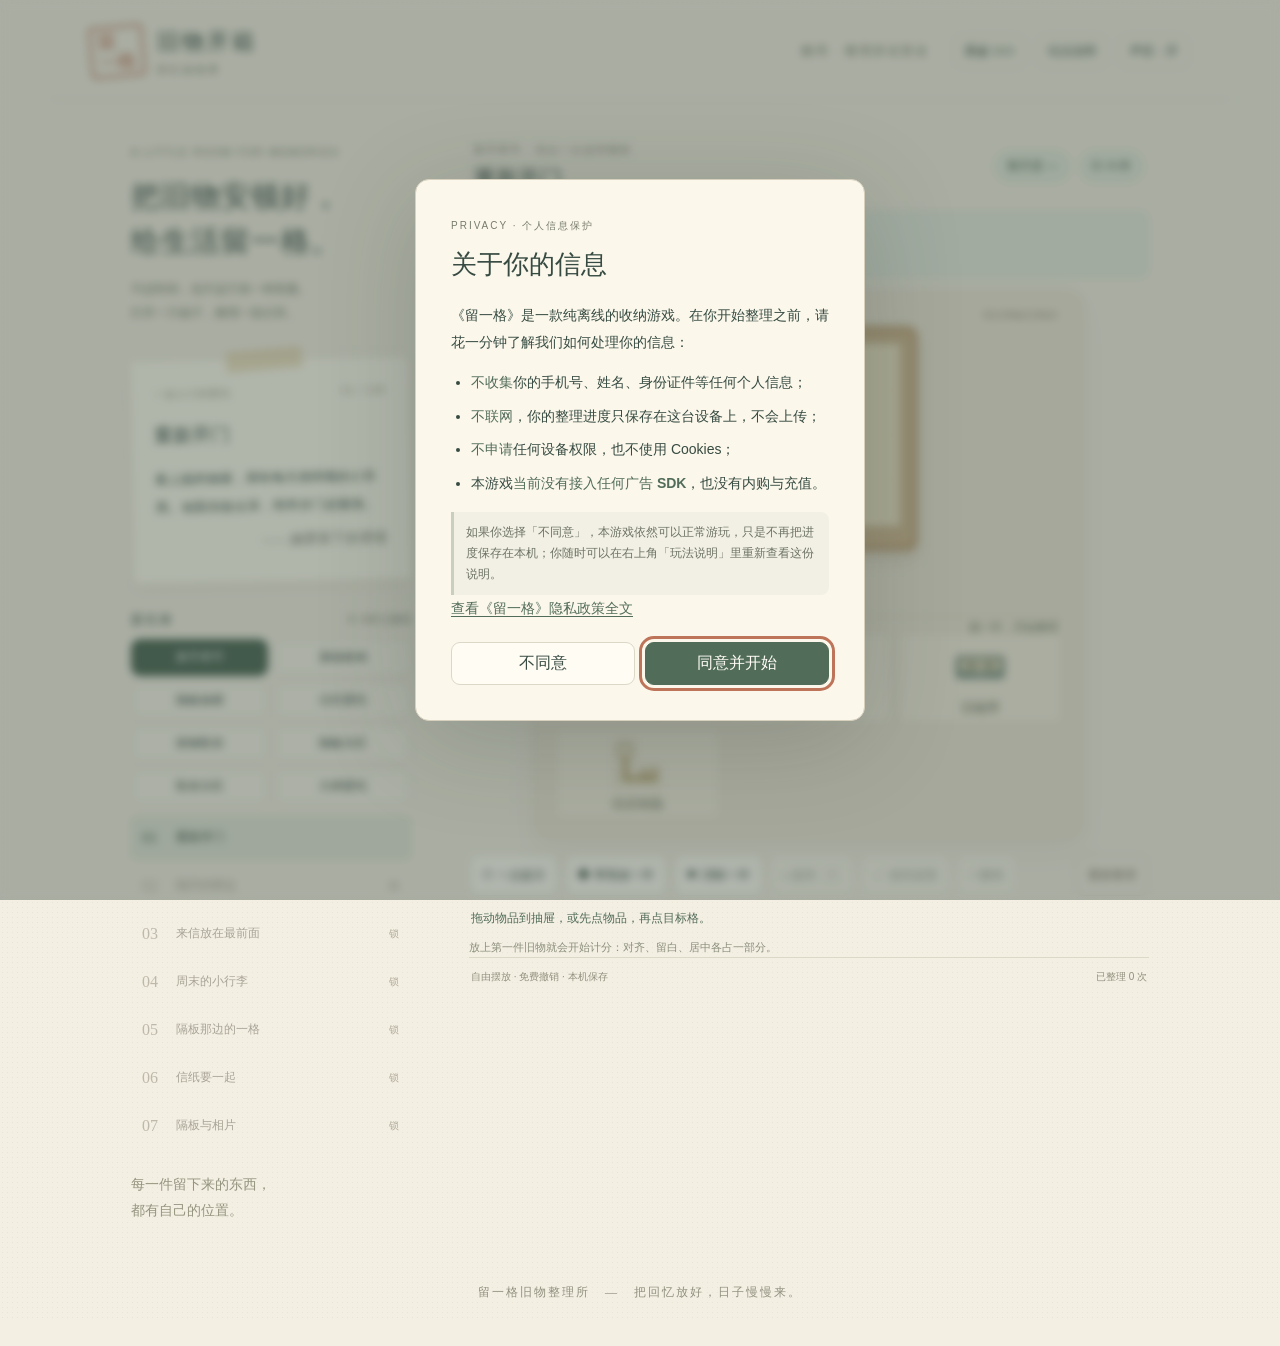
==== commit 29ced181: "修复手机端滚动/卡顿/翻转三处体验问题，补依次解锁与激励视频适配层 手机版式下一张画布比一屏还高，画布又挂着 touch-action:none（不挂的话拖旧物会被浏览器 抢走），于是页面根本滚不动。" ====
--- a/index.html
+++ b/index.html
@@ -4,8 +4,8 @@
   <meta charset="utf-8">
   <meta name="viewport" content="width=device-width,initial-scale=1,viewport-fit=cover">
   <meta name="theme-color" content="#f3eddf">
-  <meta name="description" content="留一格 · 旧物开箱：回忆收纳师。把旧物安顿好，给生活留一点位置。">
-  <title>留一格 · 回忆收纳师</title>
+  <meta name="description" content="留一格：回忆收纳师 · 旧物开箱。把旧物安顿好，给生活留一点位置。">
+  <title>留一格：回忆收纳师</title>
   <link rel="stylesheet" href="style.css">
   <script defer src="core.js"></script>
   <script defer src="art.js"></script>
@@ -33,7 +33,7 @@
     <section class="play-area" aria-label="收纳工作台">
       <div class="game-heading"><div><span class="eyebrow" id="chapter-name">新手章节 · 先认一认这些规矩</span><h2 id="game-title"></h2></div><span class="score-pill" id="score" aria-live="polite">整齐度 —</span><span class="progress-pill" id="progress" aria-live="polite">0 / 4 件</span></div>
       <div class="rule-card"><strong id="rule-title">基础收纳</strong><p id="rule-copy"></p><p id="zone-key"></p></div>
-      <div class="canvas-wrap"><canvas id="game" width="640" height="640" tabindex="0" aria-label="收纳棋盘。点击或拖动物品，R旋转，方向键移动预览，Enter放下，Escape取消。也可使用下方按钮。">请使用支持 Canvas 的浏览器。</canvas></div>
+      <div class="canvas-wrap"><canvas id="game" width="640" height="640" tabindex="0" aria-label="收纳棋盘。点击或拖动物品；连着点两下已放好的旧物可以就地翻转。R旋转，方向键移动预览，Enter放下，Escape取消。也可使用下方按钮。">请使用支持 Canvas 的浏览器。</canvas></div>
       <p id="toast" class="toast" role="status" aria-live="polite" hidden></p>
       <div class="tools" aria-label="整理工具">
         <!-- 分两排：上面三个是看广告换来、每关有限额的「救援」，要点得准、看得清；
@@ -50,13 +50,17 @@
           <button id="reset" class="reset">重新整理</button>
         </div>
       </div>
+      <!-- 手机上选中的旧物要能就地翻个方向：工具栏在画布下方、一屏之外，手指从棋盘挪过去
+           再挪回来太折腾，所以在拇指区常驻一个翻转键。它和「旋转」按钮走同一个 rotate()。
+           只在手机断点、且选中了可翻转的旧物时才出现（宽屏由 style.css 藏掉）。 -->
+      <button id="rotate-fab" type="button" hidden aria-label="翻转选中的旧物" title="翻转选中的旧物">↻</button>
       <p id="status" class="status" role="status" aria-live="polite">从桌面挑一件旧物，放进抽屉吧。</p>
       <p id="score-line" class="score-line"></p>
       <div class="bottom-line"><span>自由摆放 · 免费撤销 · 本机保存</span><span id="move-count">已整理 0 次</span></div>
     </section>
   </main>
   <footer>留一格旧物整理所 <span>—</span> 把回忆放好，日子慢慢来。</footer>
-  <dialog id="help-dialog"><button class="close" data-close="help-dialog" aria-label="关闭说明">×</button><span class="eyebrow">慢慢来，就放得下</span><h2>每份委托，都有一点不同</h2><ol><li>按住拖动，松手即放下；也可以先点物品，再点目标空格。R 或「旋转」转动90度。</li><li>绿色预览可以放下，红色表示违反本关规则。右键取回已放物品；手机用「放回桌面」，撤销可恢复。</li><li>基础收纳：全部放入即可，不必填满。这一章可以留空——越往后越紧，从「留物取舍」起，每份委托都要求把抽屉填到只剩一格以内。</li><li>隔板抽屉：木色斜纹格不能放物品。</li><li>分区委托：带①／②标记的物品，须完整放进同名区域；其他物品自由放。</li><li>留物取舍：只需放够指定件数，但标记「必留」的物品不能漏。其余旧物留在桌面，不会丢失。</li><li>隔板分区：既有固定隔板，也有指定区域，两样都要顾到。</li><li>取舍分区：先挑要留的物品，留下的还要各归各的标记区。</li><li>大师委托：隔板、区域、取舍同时出现，是本店最费心思的一类。</li><li>委托人事先放好的旧物，会带一圈虚线和一枚小图钉。它们不能移动、不能旋转、也收不回桌面，但算进本单的件数里。</li><li>写着「不能转着放」的旧物只有一个方向：转过来就塞不进去，长条和带脚的尤其如此。</li><li>写着「恰好放满」的委托，一格都不能空；写着「最多空一格」的，只允许剩下最后一格。越靠后的委托，箱子里翻出来的旧物越多，最多一份要安顿十八件。</li><li>最前面的七关是「新手章节」：七种规矩各留一关，先认全，再往正式委托走。</li><li>整齐度：每份委托都会给这次摆放打分——四边对不对齐、空位有没有连成块、有没有都挤在一侧。分数只作参考，不改判定；摆法不同分数就不同，可以反复摆。</li><li>回忆图鉴：有些旧物挨在一起会说话。把两件相关的旧物摆成相邻、并排、上下或各靠一边，就会各解锁一段，一共 24 段。右上角「图鉴」可随时查看。</li><li>「一点提示」每份委托自带一次，之后看一段激励视频再给；它会指出下一件该放哪里、什么方向；如果眼下这一步是你摆错了，它会直接点名是哪一件挡了路。「消除一件」可以把一件不必须、也没被委托人固定的旧物从这份委托里拿掉——它最占地方的时候，往往就是卡住你的那一件。每份委托最多消掉两件。「帮我放一件」是看广告后由店里替你放好一件，每份委托一次，撤销随时能拿回来。</li><li>消掉一件之后，这一关就不必再安顿它，空格的要求也会跟着放宽同样的格数，所以不会因为消错而变成死局。必留的和委托人放好的都不能消。</li><li>从「留物取舍」这一章往后，抽屉不再靠「多塞一件」加难度，而是每一份都要算准：件数总和与抽屉格子对得上，摆完只剩 0~1 格。后面的委托会在隔板、分区、取舍之上，再叠这一层要求。</li></ol><p>委托簿按章节分组：先进新手章节认全规矩，再进各自的正式委托。100 份委托都可以直接选，也可以随时换章节。委托簿的序号是<strong>本章内部的顺序</strong>（本章 13 关就编 01–13），全书的进度看顶栏和信头。越靠后的委托物品越多、形状越别扭，可以随时回前面重摆。「一点提示」遵守当前规则，也保留你已放好的物品。撤销永远免费，没有倒计时；只有「超出每关一次之外的提示」「消除」和「帮我放一件」需要看完一段广告（网页版没有广告位时会直接给你，不影响试玩）。背景音乐是浏览器现场合成的，没有音频文件，也不会自动在后台响；右上角「声音」随时可以关掉，选择会记住。</p><p class="privacy-entry">《留一格》不收集你的任何个人信息，不联网，也不申请任何设备权限。<a id="privacy-open" href="#">查看隐私政策说明</a>，或阅读<a id="privacy-full" href="./docs/privacy.html" target="_blank" rel="noopener">隐私政策全文</a>。</p><button class="primary" data-close="help-dialog">开始整理</button></dialog>
+  <dialog id="help-dialog"><button class="close" data-close="help-dialog" aria-label="关闭说明">×</button><span class="eyebrow">慢慢来，就放得下</span><h2>每份委托，都有一点不同</h2><ol><li>按住拖动，松手即放下；也可以先点物品，再点目标空格。R 或「旋转」转动90度。手机上连着点两下已放好的旧物，或按右下角的 ↻，它就就地转向；原地转不开时会自己挪到最近、最不挡路的位置，撤销随时能退回去。</li><li>绿色预览可以放下，红色表示违反本关规则。右键取回已放物品；手机用「放回桌面」，撤销可恢复。</li><li>基础收纳：全部放入即可，不必填满。这一章可以留空——越往后越紧，从「留物取舍」起，每份委托都要求把抽屉填到只剩一格以内。</li><li>隔板抽屉：木色斜纹格不能放物品。</li><li>分区委托：带①／②标记的物品，须完整放进同名区域；其他物品自由放。</li><li>留物取舍：只需放够指定件数，但标记「必留」的物品不能漏。其余旧物留在桌面，不会丢失。</li><li>隔板分区：既有固定隔板，也有指定区域，两样都要顾到。</li><li>取舍分区：先挑要留的物品，留下的还要各归各的标记区。</li><li>大师委托：隔板、区域、取舍同时出现，是本店最费心思的一类。</li><li>委托人事先放好的旧物，会带一圈虚线和一枚小图钉。它们不能移动、不能旋转、也收不回桌面，但算进本单的件数里。</li><li>写着「不能转着放」的旧物只有一个方向：转过来就塞不进去，长条和带脚的尤其如此。</li><li>写着「恰好放满」的委托，一格都不能空；写着「最多空一格」的，只允许剩下最后一格。越靠后的委托，箱子里翻出来的旧物越多，最多一份要安顿十八件。</li><li>最前面的七关是「新手章节」：七种规矩各留一关，先认全，再往正式委托走。</li><li>整齐度：每份委托都会给这次摆放打分——四边对不对齐、空位有没有连成块、有没有都挤在一侧。分数只作参考，不改判定；摆法不同分数就不同，可以反复摆。</li><li>回忆图鉴：有些旧物挨在一起会说话。把两件相关的旧物摆成相邻、并排、上下或各靠一边，就会各解锁一段，一共 24 段。右上角「图鉴」可随时查看。</li><li>「一点提示」每份委托自带一次，之后看一段激励视频再给；它会指出下一件该放哪里、什么方向；如果眼下这一步是你摆错了，它会直接点名是哪一件挡了路。「消除一件」可以把一件不必须、也没被委托人固定的旧物从这份委托里拿掉——它最占地方的时候，往往就是卡住你的那一件。每份委托最多消掉两件。「帮我放一件」是看广告后由店里替你放好一件，每份委托一次，撤销随时能拿回来。</li><li>消掉一件之后，这一关就不必再安顿它，空格的要求也会跟着放宽同样的格数，所以不会因为消错而变成死局。必留的和委托人放好的都不能消。</li><li>从「留物取舍」这一章往后，抽屉不再靠「多塞一件」加难度，而是每一份都要算准：件数总和与抽屉格子对得上，摆完只剩 0~1 格。后面的委托会在隔板、分区、取舍之上，再叠这一层要求。</li></ol><p>委托簿按章节分组：先进新手章节认全规矩，再进各自的正式委托。100 份委托都可以直接选，也可以随时换章节。委托簿的序号是<strong>本章内部的顺序</strong>（本章 13 关就编 01–13），全书的进度看顶栏和信头。越靠后的委托物品越多、形状越别扭，可以随时回前面重摆。「一点提示」遵守当前规则，也保留你已放好的物品。撤销永远免费，没有倒计时；只有「超出每关一次之外的提示」「消除」和「帮我放一件」需要看完一段广告（网页版没有广告位时会直接给你，不影响试玩）。背景音乐是浏览器现场合成的，没有音频文件，也不会自动在后台响；右上角「声音」随时可以关掉，选择会记住。</p><p class="privacy-entry">《留一格》不收集你的任何个人信息，不联网，也不申请任何设备权限。<a id="privacy-open" href="#">查看隐私政策说明</a>，或阅读<a id="privacy-full" href="./docs/privacy.html" target="_blank" rel="noopener">隐私政策全文</a>。</p><button class="primary" data-close="help-dialog">开始整理</button></dialog>
   <dialog id="complete-dialog"><button class="close" data-close="complete-dialog" aria-label="继续欣赏作品">×</button><span class="eyebrow">委托已完成 · THANK YOU</span><h2 id="complete-title">每一件，都安顿好了。</h2><div class="postmark">已整理<br><small>留一格</small></div><p id="reply"></p><p id="result-score" class="result-score"></p><div id="result-stats" class="result-stats"></div><p class="reward" id="reward"></p><figure id="artwork-preview" hidden><img id="artwork-img" alt="本次委托的收纳作品图"><figcaption>长按图片保存，或 <a id="artwork-download">下载 PNG</a></figcaption></figure><div class="dialog-actions"><button id="save-picture">生成作品图</button><button id="next" class="primary">下一份委托 →</button></div></dialog>
   <dialog id="codex-dialog"><button class="close" data-close="codex-dialog" aria-label="关闭图鉴">×</button><span class="eyebrow">有 些 旧 物 会 说 话</span><h2>回忆图鉴</h2><p id="codex-summary"></p><div id="codex-grid" class="codex-grid"></div><p class="codex-tip">相邻、并排、上下摞着、各靠一边——四种说法，都会解锁。同一段只记一次。</p><button class="primary" data-close="codex-dialog">继续整理</button></dialog>
   <dialog id="reset-dialog"><h2>重新整理这份委托？</h2><p>物品会回到桌面，已完成的收藏不会丢失。</p><div class="dialog-actions"><button data-close="reset-dialog">继续当前整理</button><button id="confirm-reset" class="primary">重新整理</button></div></dialog>
--- a/style.css
+++ b/style.css
@@ -1,6 +1,6 @@
 @charset "UTF-8";
 :root{--paper:#f4efe3;--ink:#374b42;--muted:#777b6d;--green:#526c5a;--rust:#bd7459;--line:#dbd8c8;--white:#fffdf6;font-family:"Microsoft YaHei","PingFang SC",sans-serif;color:var(--ink);background:var(--paper);font-synthesis:none}
-*{box-sizing:border-box}body{margin:0;background-image:radial-gradient(#a7977220 .65px,transparent .65px);background-size:5px 5px}button,a{-webkit-tap-highlight-color:transparent}button{font:inherit;color:var(--ink);cursor:pointer;border:1px solid var(--line);background:#fffcf3;border-radius:9px;padding:10px 14px;transition:background .16s,transform .16s}button:hover:not(:disabled){background:#e9eddf;transform:translateY(-1px)}button:focus-visible,a:focus-visible,canvas:focus-visible{outline:3px solid #bd7459;outline-offset:3px}button:disabled{opacity:.42;cursor:default}button.primary{background:var(--green);color:#fffdf6;border-color:var(--green)}button.primary:hover{background:#3e5948}h1,h2,p{margin-top:0}.masthead{max-width:1180px;margin:auto;padding:26px 40px 22px;display:flex;justify-content:space-between;align-items:center;border-bottom:1px solid var(--line)}.brand{display:flex;gap:13px;align-items:center;text-decoration:none;color:inherit}.seal{border:2px solid var(--rust);color:var(--rust);padding:3px 6px;font-family:serif;font-weight:bold;line-height:1.08;font-size:19px;border-radius:4px;transform:rotate(-5deg)}.brand strong{font:600 22px "Songti SC",SimSun,serif;letter-spacing:3px}.brand small{display:block;font-size:10px;margin-top:6px;color:var(--muted)}.header-right{display:flex;gap:10px;align-items:center}.edition{font-size:12px;letter-spacing:2px;margin-right:14px;color:var(--muted)}.quiet{background:transparent;padding:8px 11px;font-size:12px}.layout{max-width:1180px;margin:30px auto 0;padding:0 40px;display:grid;grid-template-columns:280px minmax(0,680px);gap:58px;justify-content:center}.journal{padding-top:17px}.eyebrow{font-size:10px;letter-spacing:2px;color:var(--muted);font-weight:500}.journal h1{font:500 29px/1.55 "Songti SC",SimSun,serif;margin:16px 0 13px;letter-spacing:1px}.intro{font-size:12px;line-height:2;color:var(--muted)}.letter{position:relative;margin:33px 0 30px;padding:27px 23px 20px;background:#fffcf0;box-shadow:0 6px 18px #6556340a;transform:rotate(-1deg);border:1px solid #e7e0cd}.tape{position:absolute;top:-10px;left:96px;width:76px;height:21px;background:#d8bd8466;transform:rotate(-4deg)}.letter-top{display:flex;justify-content:space-between;color:#969481;font-size:10px;letter-spacing:1px;margin-bottom:20px}.letter h2{font:500 19px "Songti SC",SimSun,serif;line-height:1.5}.letter p{font-size:13px;line-height:2.1;margin-bottom:12px}.letter .signature{text-align:right;color:var(--muted);font:italic 14px serif}.section-label{display:flex;align-items:center;justify-content:space-between;margin-bottom:10px}.section-label h2{font-size:12px;font-weight:500;letter-spacing:2px;margin:0}.section-label span{font-size:10px;color:var(--muted)}.level-list{display:grid;gap:6px}.level-button{display:flex;align-items:center;text-align:left;background:transparent;border-color:transparent;border-radius:6px;padding:11px 10px;font-size:12px;gap:12px}.level-button .number{font-family:Georgia,serif;font-size:16px;color:#a69d87;min-width:22px}.level-button .tick{margin-left:auto;color:var(--green)}.level-button[aria-current="true"]{background:#e4e7d9;border-color:#cfd7c4}.level-button[aria-current="true"] .number{color:var(--green)}.journal-note{margin-top:25px;color:#94947f;font:italic 14px/1.9 "Songti SC",SimSun,serif}.play-area{min-width:0}.game-heading{display:flex;justify-content:space-between;align-items:center;padding:9px 5px 17px}.game-heading h2{font:500 22px "Songti SC",SimSun,serif;margin:7px 0 0}.progress-pill{font-size:12px;white-space:nowrap;border:1px solid #d3d9c7;background:#e6ebdd;border-radius:30px;padding:7px 12px}.canvas-wrap{background:#eee6d4;border:1px solid #e0d7c4;border-radius:16px;overflow:hidden;box-shadow:0 13px 35px #6451390b}canvas{display:block;width:100%;height:auto;touch-action:none;user-select:none;-webkit-user-select:none;cursor:grab}.tools{display:flex;gap:7px;padding-top:14px;flex-wrap:wrap}.tools button{font-size:12px;padding:11px 12px;min-height:42px}.tools .reset{margin-left:auto;color:#84796b;background:transparent}kbd{font:10px sans-serif;margin-left:7px;border:1px solid var(--line);border-radius:3px;padding:1px 4px;color:var(--muted)}.status{min-height:22px;font-size:12px;color:var(--green);margin:12px 2px 8px;line-height:1.7}.bottom-line{display:flex;justify-content:space-between;gap:10px;font-size:10px;color:#91907e;border-top:1px solid var(--line);padding:12px 2px}footer{max-width:1100px;margin:25px auto;padding:20px;text-align:center;font:12px "Songti SC",SimSun,serif;color:#90917f;letter-spacing:2px}footer span{margin:0 10px}dialog{border:1px solid #d7d0bd;border-radius:14px;background:#fbf7eb;color:var(--ink);padding:35px;max-width:450px;width:calc(100% - 36px);box-shadow:0 20px 100px #26322833}dialog::backdrop{background:#283b325c;backdrop-filter:blur(4px)}dialog h2{font:500 26px/1.5 "Songti SC",SimSun,serif;margin:12px 0 18px}dialog p,dialog li{font-size:14px;line-height:1.9}dialog ol{padding-left:20px}dialog li{margin-bottom:8px}.close{position:absolute;right:10px;top:9px;border:none;background:transparent;font-size:23px;padding:2px 9px}.dialog-actions{display:flex;gap:10px;justify-content:flex-end;margin-top:24px;flex-wrap:wrap}.postmark{float:right;margin:0 0 12px 15px;color:#ae6a54;border:2px solid #ae6a54;border-radius:50%;width:76px;height:76px;display:flex;flex-direction:column;align-items:center;justify-content:center;transform:rotate(12deg);font-family:serif;letter-spacing:3px}.postmark small{font-size:11px;margin-top:5px}.result-stats{clear:both;font-size:12px;color:var(--muted);padding:13px 0;border-block:1px solid var(--line)}.reward{font-size:12px!important;color:var(--green);margin:14px 0 0}.reduced-motion *{transition:none!important}@media(prefers-reduced-motion:reduce){*{transition:none!important}}
+*{box-sizing:border-box}body{margin:0;background-image:radial-gradient(#a7977220 .65px,transparent .65px);background-size:5px 5px}button,a{-webkit-tap-highlight-color:transparent}button{font:inherit;color:var(--ink);cursor:pointer;border:1px solid var(--line);background:#fffcf3;border-radius:9px;padding:10px 14px;transition:background .16s,transform .16s}button:hover:not(:disabled){background:#e9eddf;transform:translateY(-1px)}button:focus-visible,a:focus-visible,canvas:focus-visible{outline:3px solid #bd7459;outline-offset:3px}button:disabled{opacity:.42;cursor:default}button.primary{background:var(--green);color:#fffdf6;border-color:var(--green)}button.primary:hover{background:#3e5948}h1,h2,p{margin-top:0}.masthead{max-width:1180px;margin:auto;padding:26px 40px 22px;display:flex;justify-content:space-between;align-items:center;border-bottom:1px solid var(--line)}.brand{display:flex;gap:13px;align-items:center;text-decoration:none;color:inherit}.seal{border:2px solid var(--rust);color:var(--rust);padding:3px 6px;font-family:serif;font-weight:bold;line-height:1.08;font-size:19px;border-radius:4px;transform:rotate(-5deg)}.brand strong{font:600 22px "Songti SC",SimSun,serif;letter-spacing:3px}.brand small{display:block;font-size:10px;margin-top:6px;color:var(--muted)}.header-right{display:flex;gap:10px;align-items:center}.edition{font-size:12px;letter-spacing:2px;margin-right:14px;color:var(--muted)}.quiet{background:transparent;padding:8px 11px;font-size:12px}.layout{max-width:1180px;margin:30px auto 0;padding:0 40px;display:grid;grid-template-columns:280px minmax(0,680px);gap:58px;justify-content:center}.journal{padding-top:17px}.eyebrow{font-size:10px;letter-spacing:2px;color:var(--muted);font-weight:500}.journal h1{font:500 29px/1.55 "Songti SC",SimSun,serif;margin:16px 0 13px;letter-spacing:1px}.intro{font-size:12px;line-height:2;color:var(--muted)}.letter{position:relative;margin:33px 0 30px;padding:27px 23px 20px;background:#fffcf0;box-shadow:0 6px 18px #6556340a;transform:rotate(-1deg);border:1px solid #e7e0cd}.tape{position:absolute;top:-10px;left:96px;width:76px;height:21px;background:#d8bd8466;transform:rotate(-4deg)}.letter-top{display:flex;justify-content:space-between;color:#969481;font-size:10px;letter-spacing:1px;margin-bottom:20px}.letter h2{font:500 19px "Songti SC",SimSun,serif;line-height:1.5}.letter p{font-size:13px;line-height:2.1;margin-bottom:12px}.letter .signature{text-align:right;color:var(--muted);font:italic 14px serif}.section-label{display:flex;align-items:center;justify-content:space-between;margin-bottom:10px}.section-label h2{font-size:12px;font-weight:500;letter-spacing:2px;margin:0}.section-label span{font-size:10px;color:var(--muted)}.level-list{display:grid;gap:6px}.level-button{display:flex;align-items:center;text-align:left;background:transparent;border-color:transparent;border-radius:6px;padding:11px 10px;font-size:12px;gap:12px}.level-button .number{font-family:Georgia,serif;font-size:16px;color:#a69d87;min-width:22px}.level-button .tick{margin-left:auto;color:var(--green)}.level-button[aria-current="true"]{background:#e4e7d9;border-color:#cfd7c4}.level-button[aria-current="true"] .number{color:var(--green)}.level-button.locked{cursor:default;color:#a8a496}.level-button.locked .number{color:#bdb8a9}.level-button.locked .tick{margin-left:auto;color:#b0aa9a;font-size:10px;letter-spacing:1px}.journal-note{margin-top:25px;color:#94947f;font:italic 14px/1.9 "Songti SC",SimSun,serif}.play-area{min-width:0}.game-heading{display:flex;justify-content:space-between;align-items:center;padding:9px 5px 17px}.game-heading h2{font:500 22px "Songti SC",SimSun,serif;margin:7px 0 0}.progress-pill{font-size:12px;white-space:nowrap;border:1px solid #d3d9c7;background:#e6ebdd;border-radius:30px;padding:7px 12px}.canvas-wrap{background:#eee6d4;border:1px solid #e0d7c4;border-radius:16px;overflow:hidden;box-shadow:0 13px 35px #6451390b}canvas{display:block;width:100%;height:auto;touch-action:none;user-select:none;-webkit-user-select:none;cursor:grab}.tools{display:flex;gap:7px;padding-top:14px;flex-wrap:wrap}.tools button{font-size:12px;padding:11px 12px;min-height:42px}.tools .reset{margin-left:auto;color:#84796b;background:transparent}kbd{font:10px sans-serif;margin-left:7px;border:1px solid var(--line);border-radius:3px;padding:1px 4px;color:var(--muted)}.status{min-height:22px;font-size:12px;color:var(--green);margin:12px 2px 8px;line-height:1.7}.bottom-line{display:flex;justify-content:space-between;gap:10px;font-size:10px;color:#91907e;border-top:1px solid var(--line);padding:12px 2px}footer{max-width:1100px;margin:25px auto;padding:20px;text-align:center;font:12px "Songti SC",SimSun,serif;color:#90917f;letter-spacing:2px}footer span{margin:0 10px}dialog{border:1px solid #d7d0bd;border-radius:14px;background:#fbf7eb;color:var(--ink);padding:35px;max-width:450px;width:calc(100% - 36px);box-shadow:0 20px 100px #26322833}dialog::backdrop{background:#283b325c;backdrop-filter:blur(4px)}dialog h2{font:500 26px/1.5 "Songti SC",SimSun,serif;margin:12px 0 18px}dialog p,dialog li{font-size:14px;line-height:1.9}dialog ol{padding-left:20px}dialog li{margin-bottom:8px}.close{position:absolute;right:10px;top:9px;border:none;background:transparent;font-size:23px;padding:2px 9px}.dialog-actions{display:flex;gap:10px;justify-content:flex-end;margin-top:24px;flex-wrap:wrap}.postmark{float:right;margin:0 0 12px 15px;color:#ae6a54;border:2px solid #ae6a54;border-radius:50%;width:76px;height:76px;display:flex;flex-direction:column;align-items:center;justify-content:center;transform:rotate(12deg);font-family:serif;letter-spacing:3px}.postmark small{font-size:11px;margin-top:5px}.result-stats{clear:both;font-size:12px;color:var(--muted);padding:13px 0;border-block:1px solid var(--line)}.reward{font-size:12px!important;color:var(--green);margin:14px 0 0}.reduced-motion *{transition:none!important}@media(prefers-reduced-motion:reduce){*{transition:none!important}}
 @media(min-width:1300px){.layout{grid-template-columns:290px 620px;gap:70px}}
 @media(min-width:651px){.canvas-wrap{max-width:min(100%,max(400px,calc(100dvh - 350px)));margin-inline:auto}}
 .mode-tabs{display:grid;grid-template-columns:1fr 1fr;gap:6px;margin-bottom:12px}.mode-button{padding:9px 5px;font-size:12px;background:#f7f3e8}.mode-button[aria-pressed="true"]{background:#526c5a;color:#fffdf6;border-color:#526c5a}.level-button[hidden]{display:none}.rule-card{padding:11px 14px;margin:0 0 12px;background:#e7ebdf;border:1px solid #d3dac8;border-radius:10px}.rule-card strong{font-size:12px;letter-spacing:1px}.rule-card p{font-size:12px;line-height:1.7;margin:4px 0 0;color:#566b58}#zone-key:empty{display:none}#zone-key{color:#715e4c}.rule-card p:empty{display:none}
@@ -63,4 +63,12 @@
 .privacy-entry{font-size:11px;line-height:1.8;color:#7c8271;margin:14px 0 4px;padding-top:12px;border-top:1px dashed var(--line)}
 .privacy-entry a{color:var(--green);text-underline-offset:3px}
 @media(max-width:650px){.privacy-points{font-size:12px;padding-left:17px}#privacy-dialog .dialog-actions{flex-direction:column}}
+/* 手机端的翻转键（见 index.html 的 #rotate-fab）。放在拇指区是因为画布比一屏还高，
+   「旋转」按钮在画布下方，选中的旧物多半在视口外那一半，来回滚一趟实在别扭。
+   只在手机断点、且 JS 没给它 hidden 时才出现；宽屏一律藏掉，桌面仍只认工具栏和 R 键。 */
+#rotate-fab{position:fixed;right:14px;bottom:16px;z-index:6;display:none;align-items:center;justify-content:center;width:54px;height:54px;padding:0;border-radius:50%;border:1px solid #c6ab84;background:#fffcf3;color:#5c6958;font-size:23px;line-height:1;box-shadow:0 7px 20px #6d4f3038;transition:background .16s,transform .16s}
+#rotate-fab:not([hidden]){display:flex}
+#rotate-fab:active{background:#e9eddf;transform:scale(.94)}
+#rotate-fab:focus-visible{outline:3px solid #bd7459;outline-offset:3px}
+@media(min-width:651px){#rotate-fab{display:none!important}}
 
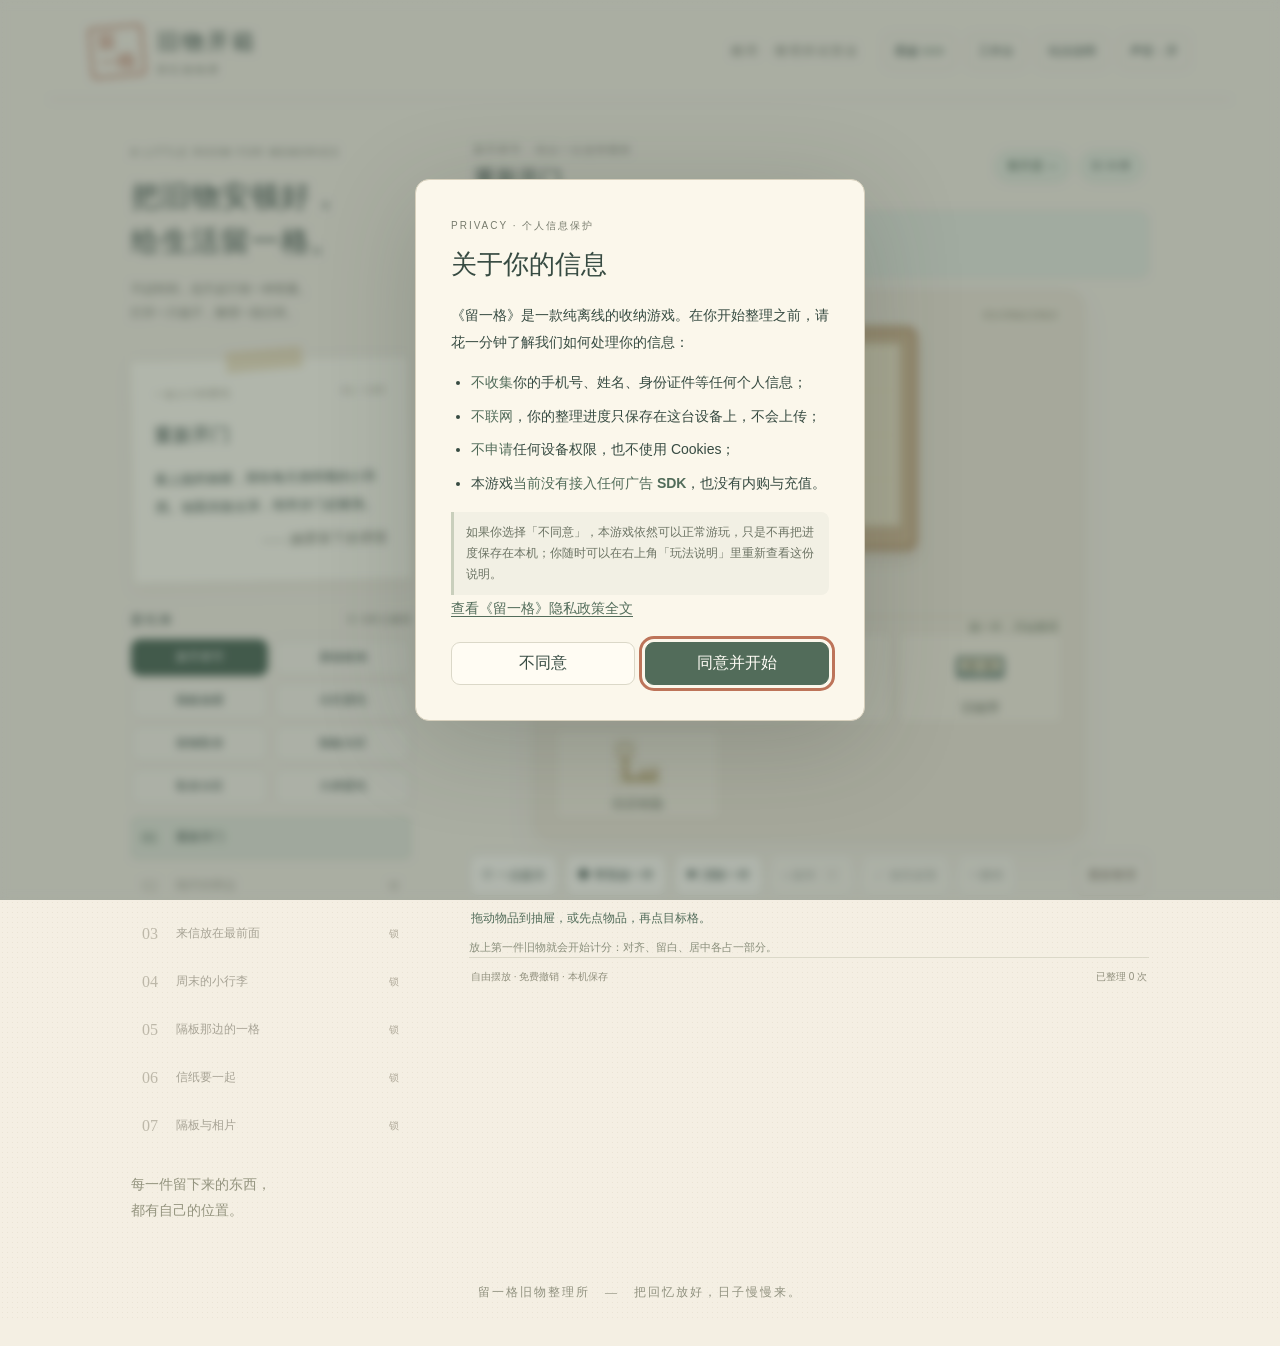
==== commit 57b400ec: "更新收纳台皮肤" ====
--- a/index.html
+++ b/index.html
@@ -16,7 +16,7 @@
 <body>
   <header class="masthead">
     <a class="brand" href="./index.html" aria-label="留一格首页"><span class="seal">留<br>一格</span><span><strong>旧物开箱</strong><small>回 忆 收 纳 师</small></span></a>
-    <div class="header-right"><span class="edition">栖湾 · 整理所试营业</span><button id="codex" class="quiet">图鉴 <span id="codex-count">0/24</span></button><button id="help" class="quiet">玩法说明</button><button id="sound" class="quiet" aria-pressed="true">声音：开</button></div>
+    <div class="header-right"><span class="edition">栖湾 · 整理所试营业</span><button id="codex" class="quiet">图鉴 <span id="codex-count">0/24</span></button><button id="skins" class="quiet">工作台</button><button id="help" class="quiet">玩法说明</button><button id="sound" class="quiet" aria-pressed="true">声音：开</button></div>
   </header>
   <main class="layout">
     <aside class="journal">
@@ -60,9 +60,15 @@
     </section>
   </main>
   <footer>留一格旧物整理所 <span>—</span> 把回忆放好，日子慢慢来。</footer>
-  <dialog id="help-dialog"><button class="close" data-close="help-dialog" aria-label="关闭说明">×</button><span class="eyebrow">慢慢来，就放得下</span><h2>每份委托，都有一点不同</h2><ol><li>按住拖动，松手即放下；也可以先点物品，再点目标空格。R 或「旋转」转动90度。手机上连着点两下已放好的旧物，或按右下角的 ↻，它就就地转向；原地转不开时会自己挪到最近、最不挡路的位置，撤销随时能退回去。</li><li>绿色预览可以放下，红色表示违反本关规则。右键取回已放物品；手机用「放回桌面」，撤销可恢复。</li><li>基础收纳：全部放入即可，不必填满。这一章可以留空——越往后越紧，从「留物取舍」起，每份委托都要求把抽屉填到只剩一格以内。</li><li>隔板抽屉：木色斜纹格不能放物品。</li><li>分区委托：带①／②标记的物品，须完整放进同名区域；其他物品自由放。</li><li>留物取舍：只需放够指定件数，但标记「必留」的物品不能漏。其余旧物留在桌面，不会丢失。</li><li>隔板分区：既有固定隔板，也有指定区域，两样都要顾到。</li><li>取舍分区：先挑要留的物品，留下的还要各归各的标记区。</li><li>大师委托：隔板、区域、取舍同时出现，是本店最费心思的一类。</li><li>委托人事先放好的旧物，会带一圈虚线和一枚小图钉。它们不能移动、不能旋转、也收不回桌面，但算进本单的件数里。</li><li>写着「不能转着放」的旧物只有一个方向：转过来就塞不进去，长条和带脚的尤其如此。</li><li>写着「恰好放满」的委托，一格都不能空；写着「最多空一格」的，只允许剩下最后一格。越靠后的委托，箱子里翻出来的旧物越多，最多一份要安顿十八件。</li><li>最前面的七关是「新手章节」：七种规矩各留一关，先认全，再往正式委托走。</li><li>整齐度：每份委托都会给这次摆放打分——四边对不对齐、空位有没有连成块、有没有都挤在一侧。分数只作参考，不改判定；摆法不同分数就不同，可以反复摆。</li><li>回忆图鉴：有些旧物挨在一起会说话。把两件相关的旧物摆成相邻、并排、上下或各靠一边，就会各解锁一段，一共 24 段。右上角「图鉴」可随时查看。</li><li>「一点提示」每份委托自带一次，之后看一段激励视频再给；它会指出下一件该放哪里、什么方向；如果眼下这一步是你摆错了，它会直接点名是哪一件挡了路。「消除一件」可以把一件不必须、也没被委托人固定的旧物从这份委托里拿掉——它最占地方的时候，往往就是卡住你的那一件。每份委托最多消掉两件。「帮我放一件」是看广告后由店里替你放好一件，每份委托一次，撤销随时能拿回来。</li><li>消掉一件之后，这一关就不必再安顿它，空格的要求也会跟着放宽同样的格数，所以不会因为消错而变成死局。必留的和委托人放好的都不能消。</li><li>从「留物取舍」这一章往后，抽屉不再靠「多塞一件」加难度，而是每一份都要算准：件数总和与抽屉格子对得上，摆完只剩 0~1 格。后面的委托会在隔板、分区、取舍之上，再叠这一层要求。</li></ol><p>委托簿按章节分组：先进新手章节认全规矩，再进各自的正式委托。100 份委托都可以直接选，也可以随时换章节。委托簿的序号是<strong>本章内部的顺序</strong>（本章 13 关就编 01–13），全书的进度看顶栏和信头。越靠后的委托物品越多、形状越别扭，可以随时回前面重摆。「一点提示」遵守当前规则，也保留你已放好的物品。撤销永远免费，没有倒计时；只有「超出每关一次之外的提示」「消除」和「帮我放一件」需要看完一段广告（网页版没有广告位时会直接给你，不影响试玩）。背景音乐是浏览器现场合成的，没有音频文件，也不会自动在后台响；右上角「声音」随时可以关掉，选择会记住。</p><p class="privacy-entry">《留一格》不收集你的任何个人信息，不联网，也不申请任何设备权限。<a id="privacy-open" href="#">查看隐私政策说明</a>，或阅读<a id="privacy-full" href="./docs/privacy.html" target="_blank" rel="noopener">隐私政策全文</a>。</p><button class="primary" data-close="help-dialog">开始整理</button></dialog>
+  <dialog id="help-dialog"><button class="close" data-close="help-dialog" aria-label="关闭说明">×</button><span class="eyebrow">慢慢来，就放得下</span><h2>每份委托，都有一点不同</h2><ol><li>按住拖动，松手即放下；也可以先点物品，再点目标空格。R 或「旋转」转动90度。手机上连着点两下已放好的旧物，或按右下角的 ↻，它就就地转向；原地转不开时会自己挪到最近、最不挡路的位置，撤销随时能退回去。</li><li>绿色预览可以放下，红色表示违反本关规则。右键取回已放物品；手机用「放回桌面」，撤销可恢复。</li><li>基础收纳：全部放入即可，不必填满。这一章可以留空——越往后越紧，从「留物取舍」起，每份委托都要求把抽屉填到只剩一格以内。</li><li>隔板抽屉：木色斜纹格不能放物品。</li><li>分区委托：带①／②标记的物品，须完整放进同名区域；其他物品自由放。</li><li>留物取舍：只需放够指定件数，但标记「必留」的物品不能漏。其余旧物留在桌面，不会丢失。</li><li>隔板分区：既有固定隔板，也有指定区域，两样都要顾到。</li><li>取舍分区：先挑要留的物品，留下的还要各归各的标记区。</li><li>大师委托：隔板、区域、取舍同时出现，是本店最费心思的一类。</li><li>委托人事先放好的旧物，会带一圈虚线和一枚小图钉。它们不能移动、不能旋转、也收不回桌面，但算进本单的件数里。</li><li>写着「不能转着放」的旧物只有一个方向：转过来就塞不进去，长条和带脚的尤其如此。</li><li>写着「恰好放满」的委托，一格都不能空；写着「最多空一格」的，只允许剩下最后一格。越靠后的委托，箱子里翻出来的旧物越多，最多一份要安顿十八件。</li><li>最前面的七关是「新手章节」：七种规矩各留一关，先认全，再往正式委托走。</li><li>整齐度：每份委托都会给这次摆放打分——四边对不对齐、空位有没有连成块、有没有都挤在一侧。分数只作参考，不改判定；摆法不同分数就不同，可以反复摆。</li><li>回忆图鉴：有些旧物挨在一起会说话。把两件相关的旧物摆成相邻、并排、上下或各靠一边，就会各解锁一段，一共 24 段。右上角「图鉴」可随时查看。</li><li>「一点提示」每份委托自带一次，之后看一段激励视频再给；它会指出下一件该放哪里、什么方向；如果眼下这一步是你摆错了，它会直接点名是哪一件挡了路。「消除一件」可以把一件不必须、也没被委托人固定的旧物从这份委托里拿掉——它最占地方的时候，往往就是卡住你的那一件。每份委托最多消掉两件。「帮我放一件」是看广告后由店里替你放好一件，每份委托一次，撤销随时能拿回来。</li><li>消掉一件之后，这一关就不必再安顿它，空格的要求也会跟着放宽同样的格数，所以不会因为消错而变成死局。必留的和委托人放好的都不能消。</li><li>从「留物取舍」这一章往后，抽屉不再靠「多塞一件」加难度，而是每一份都要算准：件数总和与抽屉格子对得上，摆完只剩 0~1 格。后面的委托会在隔板、分区、取舍之上，再叠这一层要求。</li></ol><p>委托簿按章节分组：先进新手章节认全规矩，再进各自的正式委托。100 份委托都可以直接选，也可以随时换章节。委托簿的序号是<strong>本章内部的顺序</strong>（本章 13 关就编 01–13），全书的进度看顶栏和信头。越靠后的委托物品越多、形状越别扭，可以随时回前面重摆。「一点提示」遵守当前规则，也保留你已放好的物品。撤销永远免费，没有倒计时；只有「超出每关一次之外的提示」「消除」和「帮我放一件」需要看完一段广告（网页版没有广告位时会直接给你，不影响试玩）。右上角「工作台」可以换台子的样式，一共六款：大多靠整理进度和回忆图鉴慢慢攒出来，其中几款不想等的话看一段广告也能直接拿（默认那款一直免费，最长夜那一款只能靠攒图鉴）。换台子只改样子，不影响摆放判定，也不改整齐度。背景音乐是浏览器现场合成的，没有音频文件，也不会自动在后台响；右上角「声音」随时可以关掉，选择会记住。</p><p class="privacy-entry">《留一格》不收集你的任何个人信息，不联网，也不申请任何设备权限。<a id="privacy-open" href="#">查看隐私政策说明</a>，或阅读<a id="privacy-full" href="./docs/privacy.html" target="_blank" rel="noopener">隐私政策全文</a>。</p><button class="primary" data-close="help-dialog">开始整理</button></dialog>
   <dialog id="complete-dialog"><button class="close" data-close="complete-dialog" aria-label="继续欣赏作品">×</button><span class="eyebrow">委托已完成 · THANK YOU</span><h2 id="complete-title">每一件，都安顿好了。</h2><div class="postmark">已整理<br><small>留一格</small></div><p id="reply"></p><p id="result-score" class="result-score"></p><div id="result-stats" class="result-stats"></div><p class="reward" id="reward"></p><figure id="artwork-preview" hidden><img id="artwork-img" alt="本次委托的收纳作品图"><figcaption>长按图片保存，或 <a id="artwork-download">下载 PNG</a></figcaption></figure><div class="dialog-actions"><button id="save-picture">生成作品图</button><button id="next" class="primary">下一份委托 →</button></div></dialog>
   <dialog id="codex-dialog"><button class="close" data-close="codex-dialog" aria-label="关闭图鉴">×</button><span class="eyebrow">有 些 旧 物 会 说 话</span><h2>回忆图鉴</h2><p id="codex-summary"></p><div id="codex-grid" class="codex-grid"></div><p class="codex-tip">相邻、并排、上下摞着、各靠一边——四种说法，都会解锁。同一段只记一次。</p><button class="primary" data-close="codex-dialog">继续整理</button></dialog>
+  <!-- 工作台皮肤。
+       这里是全店唯一「纯好看」的奖励，正好用来挂激励视频：
+       皮肤只换台子的配色，不碰摆放判定、不碰整齐度、不碰难度——
+       所以看广告换到的**不会让人变强**，免费玩家的体验一点没被削。
+       锁着的款式会把「还差多少」写清楚，想自己打出来和想看广告换，两条路都留着。 -->
+  <dialog id="skins-dialog"><button class="close" data-close="skins-dialog" aria-label="关闭工作台">×</button><span class="eyebrow">台 子 也 讲 究</span><h2>收纳工作台</h2><p id="skins-summary"></p><div id="skins-grid" class="skin-grid"></div><p class="skin-tip">台子的样式只影响好不好看，不影响摆放判定，也不算进整齐度。默认那款一直免费。</p><button class="primary" data-close="skins-dialog">继续整理</button></dialog>
   <dialog id="reset-dialog"><h2>重新整理这份委托？</h2><p>物品会回到桌面，已完成的收藏不会丢失。</p><div class="dialog-actions"><button data-close="reset-dialog">继续当前整理</button><button id="confirm-reset" class="primary">重新整理</button></div></dialog>
   <!-- 首次启动的隐私政策弹窗。
        按 TapTap 审核要求做：必须有明确的「同意」和「拒绝」两个按钮（不能用「好的，我知道了」），
--- a/style.css
+++ b/style.css
@@ -72,3 +72,19 @@
 #rotate-fab:focus-visible{outline:3px solid #bd7459;outline-offset:3px}
 @media(min-width:651px){#rotate-fab{display:none!important}}
 
+/* ---- 收纳工作台皮肤面板 ----
+   每张卡里是一块真画出来的迷你台子（game.js 的 paintSkinPreview，同一套调色板、
+   同一套画法），所以「预览里是什么样，铺下去就是什么样」。卡上只有一个动作按钮，
+   点起来不用犹豫：能用的写「铺上这张」，能看广告的写「看广告解锁」。 */
+.skin-grid{display:grid;grid-template-columns:repeat(2,minmax(0,1fr));gap:10px;margin:14px 0 0;max-height:52vh;overflow:auto}
+.skin-card{display:flex;flex-direction:column;border:1px solid var(--line);border-radius:11px;padding:8px;background:#f7f3e8}
+.skin-card.got{background:#e9efe2;border-color:#c9d4bd}
+.skin-card.current{box-shadow:inset 0 0 0 2px var(--green)}
+.skin-prev{display:block;width:100%;height:auto;border:1px solid #ddd6c2;border-radius:7px}
+.skin-name{font-size:13px;font-weight:600;letter-spacing:1px;margin:8px 0 2px;color:#3f5148}
+.skin-tag{font-size:11px;color:#8d917f;margin:0 0 6px}
+.skin-note{flex:1;font-size:11px;line-height:1.6;margin:0 0 8px;color:#6c7364}
+.skin-use{width:100%;padding:7px 10px;font-size:12px}
+.skin-tip{font-size:11px;line-height:1.7;margin:14px 0 18px;color:var(--muted)}
+@media(max-width:650px){.skin-grid{max-height:46vh;gap:8px}.skin-note{font-size:10px}.skin-name{font-size:12px}}
+
